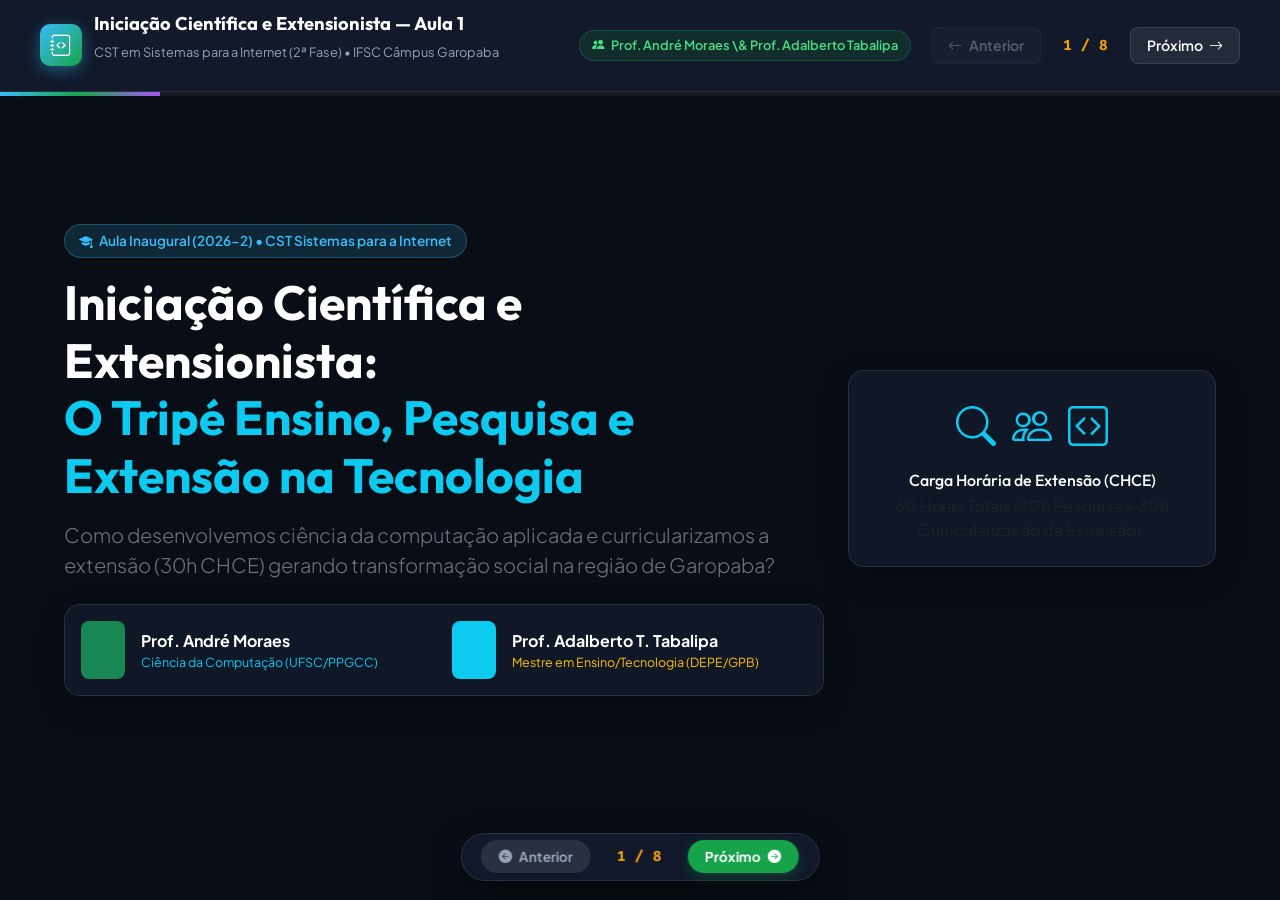
==== 2026-2/aula-1-introducao/index.html @ 4432fe53 "Estrutura inicial da UC Iniciação Científica e Extensionista (Plano de Ensino em TeX/PDF e Slides HT" ====
<!DOCTYPE html>
<html lang="pt-BR">

<head>
  <meta charset="UTF-8">
  <meta name="viewport" content="width=device-width, initial-scale=1.0">
  <title>Aula 1: Iniciação Científica e Extensionista — CST Sistemas para a Internet (IFSC Garopaba)</title>

  <!-- Google Fonts -->
  <link rel="preconnect" href="https://fonts.googleapis.com">
  <link rel="preconnect" href="https://fonts.gstatic.com" crossorigin>
  <link href="https://fonts.googleapis.com/css2?family=Outfit:wght@400;500;600;700;800&family=Plus+Jakarta+Sans:wght@400;500;600;700&family=Fira+Code:wght@400;500;600&display=swap" rel="stylesheet">

  <!-- Bootstrap 5 CSS & Bootstrap Icons CDN -->
  <link href="https://cdn.jsdelivr.net/npm/bootstrap@5.3.3/dist/css/bootstrap.min.css" rel="stylesheet">
  <link rel="stylesheet" href="https://cdn.jsdelivr.net/npm/bootstrap-icons@1.11.3/font/bootstrap-icons.min.css">

  <style>
    :root {
      --ifsc-green: #16a34a;
      --ifsc-green-dark: #15803d;
      --bg-dark: #090d16;
      --bg-card: #131b2e;
      --bg-card-hover: #1c2742;
      --text-main: #f8fafc;
      --text-muted: #94a3b8;
      --border-color: rgba(255, 255, 255, 0.1);
      --accent-blue: #38bdf8;
      --accent-purple: #a855f7;
      --accent-amber: #f59e0b;
      --accent-emerald: #10b981;
      --accent-rose: #f43f5e;
      --accent-cyan: #06b6d4;
      --radius-lg: 16px;
      --radius-md: 10px;
    }

    * {
      box-sizing: border-box;
      margin: 0;
      padding: 0;
    }

    body {
      font-family: 'Plus Jakarta Sans', sans-serif;
      background-color: var(--bg-dark);
      color: var(--text-main);
      overflow: hidden;
      height: 100vh;
      width: 100vw;
    }

    .font-outfit {
      font-family: 'Outfit', sans-serif;
    }

    .font-code {
      font-family: 'Fira Code', monospace;
    }

    .deck-container {
      position: relative;
      width: 100%;
      height: 100vh;
      display: flex;
      flex-direction: column;
    }

    /* HEADER FIXO */
    .app-header {
      display: flex;
      justify-content: space-between;
      align-items: center;
      padding: 0.8rem 2.5rem;
      background: rgba(19, 27, 46, 0.9);
      backdrop-filter: blur(12px);
      border-bottom: 1px solid var(--border-color);
      z-index: 100;
    }

    .brand-logo {
      display: flex;
      align-items: center;
      gap: 0.75rem;
    }

    .brand-logo .logo-icon {
      width: 42px;
      height: 42px;
      background: linear-gradient(135deg, var(--accent-blue), var(--ifsc-green));
      color: white;
      border-radius: 10px;
      display: flex;
      align-items: center;
      justify-content: center;
      font-size: 1.35rem;
      box-shadow: 0 4px 15px rgba(56, 189, 248, 0.4);
    }

    .brand-title {
      font-size: 1.15rem;
      font-weight: 700;
      color: white;
    }

    .brand-subtitle {
      font-size: 0.8rem;
      color: var(--text-muted);
    }

    .deck-controls {
      display: flex;
      align-items: center;
      gap: 0.75rem;
    }

    .btn-nav {
      background: rgba(255, 255, 255, 0.08);
      border: 1px solid var(--border-color);
      color: white;
      padding: 0.45rem 1rem;
      border-radius: 8px;
      cursor: pointer;
      transition: all 0.2s ease;
      display: flex;
      align-items: center;
      gap: 0.4rem;
      font-size: 0.88rem;
      font-weight: 600;
    }

    .btn-nav:hover:not(:disabled) {
      background: var(--ifsc-green);
      border-color: var(--ifsc-green);
      box-shadow: 0 4px 12px rgba(22, 163, 74, 0.3);
    }

    .btn-nav:disabled {
      opacity: 0.3;
      cursor: not-allowed;
    }

    .slide-counter {
      font-size: 0.9rem;
      color: var(--accent-amber);
      min-width: 65px;
      text-align: center;
      font-weight: 700;
    }

    /* BARRA DE PROGRESSO */
    .progress-bar-container {
      width: 100%;
      height: 4px;
      background: rgba(255, 255, 255, 0.05);
    }

    .progress-bar-fill {
      height: 100%;
      background: linear-gradient(90deg, var(--accent-blue), var(--ifsc-green), var(--accent-purple));
      width: 0%;
      transition: width 0.3s ease;
    }

    /* ÁREA DE SLIDES */
    .slides-wrapper {
      flex: 1;
      position: relative;
      overflow: hidden;
    }

    .slide {
      position: absolute;
      top: 0;
      left: 0;
      width: 100%;
      height: 100%;
      opacity: 0;
      visibility: hidden;
      transition: all 0.4s ease;
      transform: translateX(30px);
      padding: 1.8rem 4rem 5.5rem 4rem;
      display: flex;
      flex-direction: column;
      justify-content: center;
      overflow-y: auto;
    }

    .slide.active {
      opacity: 1;
      visibility: visible;
      transform: translateX(0);
    }

    /* CARDS & GLASSMORPHISM */
    .glass-card {
      background: rgba(19, 27, 46, 0.75);
      border: 1px solid var(--border-color);
      border-radius: var(--radius-lg);
      padding: 1.4rem;
      backdrop-filter: blur(10px);
      box-shadow: 0 10px 30px rgba(0, 0, 0, 0.3);
      transition: all 0.3s ease;
    }

    .glass-card:hover {
      border-color: rgba(255, 255, 255, 0.25);
      transform: translateY(-2px);
    }

    .badge-custom {
      background: rgba(56, 189, 248, 0.15);
      border: 1px solid rgba(56, 189, 248, 0.3);
      color: var(--accent-blue);
      padding: 0.35rem 0.85rem;
      border-radius: 50px;
      font-size: 0.85rem;
      font-weight: 600;
      display: inline-flex;
      align-items: center;
      gap: 0.4rem;
    }

    .badge-docente {
      background: rgba(22, 163, 74, 0.15);
      border: 1px solid rgba(22, 163, 74, 0.3);
      color: #4ade80;
      padding: 0.3rem 0.75rem;
      border-radius: 50px;
      font-size: 0.8rem;
      font-weight: 600;
    }

    .badge-extensao {
      background: rgba(245, 158, 11, 0.15);
      border: 1px solid rgba(245, 158, 11, 0.3);
      color: var(--accent-amber);
      padding: 0.2rem 0.5rem;
      border-radius: 4px;
      font-size: 0.7rem;
      font-weight: 700;
      text-transform: uppercase;
    }

    /* BARRA FLUTUANTE INFERIOR COM BOTÕES VISUAIS */
    .floating-bottom-bar {
      position: absolute;
      bottom: 1.2rem;
      left: 50%;
      transform: translateX(-50%);
      background: rgba(19, 27, 46, 0.92);
      border: 1px solid var(--border-color);
      backdrop-filter: blur(16px);
      border-radius: 50px;
      padding: 0.4rem 1.2rem;
      display: flex;
      align-items: center;
      gap: 1rem;
      box-shadow: 0 10px 30px rgba(0,0,0,0.5);
      z-index: 100;
    }

    .btn-slide-nav {
      background: var(--ifsc-green);
      color: white;
      border: none;
      padding: 0.4rem 1.1rem;
      border-radius: 50px;
      font-size: 0.85rem;
      font-weight: 700;
      cursor: pointer;
      display: flex;
      align-items: center;
      gap: 0.4rem;
      transition: all 0.2s ease;
      box-shadow: 0 4px 12px rgba(22, 163, 74, 0.3);
    }

    .btn-slide-nav:hover:not(:disabled) {
      background: #15803d;
      transform: scale(1.04);
    }

    .btn-slide-nav:disabled {
      background: rgba(255, 255, 255, 0.1);
      color: var(--text-muted);
      cursor: not-allowed;
      box-shadow: none;
    }

    /* TIMELINE DE PIPELINE */
    .pipeline-step {
      background: var(--bg-card);
      border: 1px solid var(--border-color);
      border-radius: var(--radius-md);
      padding: 1.25rem;
      position: relative;
      height: 100%;
    }

    .pipeline-number {
      width: 32px;
      height: 32px;
      border-radius: 50%;
      background: var(--accent-blue);
      color: #090d16;
      font-weight: 700;
      display: flex;
      align-items: center;
      justify-content: center;
      margin-bottom: 0.75rem;
    }
  </style>
</head>

<body>

  <div class="deck-container">

    <!-- CABEÇALHO FIXO -->
    <header class="app-header">
      <div class="brand-logo">
        <div class="logo-icon">
          <i class="bi bi-journal-code"></i>
        </div>
        <div>
          <h1 class="brand-title font-outfit">Iniciação Científica e Extensionista — Aula 1</h1>
          <p class="brand-subtitle">CST em Sistemas para a Internet (2ª Fase) • IFSC Câmpus Garopaba</p>
        </div>
      </div>

      <div class="deck-controls">
        <span class="badge-docente me-2 d-none d-md-inline-block">
          <i class="bi bi-people-fill me-1"></i> Prof. André Moraes \& Prof. Adalberto Tabalipa
        </span>
        <button class="btn-nav" id="btn-prev" onclick="prevSlide()" disabled>
          <i class="bi bi-arrow-left"></i> Anterior
        </button>
        <span class="slide-counter font-code" id="slide-counter">1 / 8</span>
        <button class="btn-nav" id="btn-next" onclick="nextSlide()">
          Próximo <i class="bi bi-arrow-right"></i>
        </button>
      </div>
    </header>

    <!-- BARRA DE PROGRESSO DA APRESENTAÇÃO -->
    <div class="progress-bar-container">
      <div class="progress-bar-fill" id="progress-bar"></div>
    </div>

    <!-- ÁREA DE CONTEÚDO DOS SLIDES -->
    <main class="slides-wrapper">

      <!-- SLIDE 1: CAPA IMPACTANTE & CORPO DOCENTE -->
      <section class="slide active" id="slide-1">
        <div class="row align-items-center">
          <div class="col-lg-8">
            <span class="badge-custom mb-3">
              <i class="bi bi-mortarboard-fill"></i> Aula Inaugural (2026-2) • CST Sistemas para a Internet
            </span>
            <h2 class="display-5 fw-bold font-outfit text-white mb-3">
              Iniciação Científica e Extensionista: <br>
              <span class="text-info">O Tripé Ensino, Pesquisa e Extensão na Tecnologia</span>
            </h2>
            <p class="lead text-secondary mb-4">
              Como desenvolvemos ciência da computação aplicada e curricularizamos a extensão (30h CHCE) gerando transformação social na região de Garopaba?
            </p>

            <!-- CARD CORPO DOCENTE -->
            <div class="glass-card p-3 mb-3">
              <div class="row g-3">
                <div class="col-md-6">
                  <div class="d-flex align-items-center gap-3">
                    <div class="p-2 bg-success bg-opacity-20 rounded-3 text-success fs-3">
                      <i class="bi bi-code-slash"></i>
                    </div>
                    <div>
                      <div class="fw-bold text-white">Prof. André Moraes</div>
                      <div class="text-info extra-small" style="font-size: 0.78rem;">Ciência da Computação (UFSC/PPGCC)</div>
                    </div>
                  </div>
                </div>

                <div class="col-md-6">
                  <div class="d-flex align-items-center gap-3">
                    <div class="p-2 bg-info bg-opacity-20 rounded-3 text-info fs-3">
                      <i class="bi bi-journal-bookmark-fill"></i>
                    </div>
                    <div>
                      <div class="fw-bold text-white">Prof. Adalberto T. Tabalipa</div>
                      <div class="text-warning extra-small" style="font-size: 0.78rem;">Mestre em Ensino/Tecnologia (DEPE/GPB)</div>
                    </div>
                  </div>
                </div>
              </div>
            </div>
          </div>

          <div class="col-lg-4 text-center d-none d-lg-block">
            <div class="glass-card p-4 text-center">
              <div class="d-flex justify-content-center gap-3 mb-3 text-info fs-1">
                <i class="bi bi-search"></i>
                <i class="bi bi-people"></i>
                <i class="bi bi-code-square"></i>
              </div>
              <h3 class="h6 font-outfit text-white mb-1">Carga Horária de Extensão (CHCE)</h3>
              <p class="text-muted extra-small mb-0">60 Horas Totais (30h Pesquisa + 30h Curricularização da Extensão).</p>
            </div>
          </div>
        </div>
      </section>

      <!-- SLIDE 2: O TRIPÉ DO IFSC E A CURRICULARIZAÇÃO DA EXTENSÃO -->
      <section class="slide" id="slide-2">
        <div class="mb-3">
          <span class="badge-custom mb-2">
            <i class="bi bi-building"></i> Fundamentos Institucionais
          </span>
          <h2 class="h3 fw-bold font-outfit text-white">O Tripé do IFSC: Ensino, Pesquisa \& Extensão</h2>
          <p class="text-secondary small">A indissociabilidade acadêmica e a Resolução CONSUP 40/2016:</p>
        </div>

        <div class="row g-3">
          <div class="col-md-4">
            <div class="glass-card h-100 border-info">
              <div class="d-flex align-items-center gap-2 mb-2 text-info">
                <i class="bi bi-book-fill fs-3"></i>
                <h3 class="h6 font-outfit fw-bold mb-0">1. Ensino</h3>
              </div>
              <p class="text-secondary extra-small mb-0" style="font-size: 0.8rem;">
                Construção dos conhecimentos fundamentais de engenharia de software, programação e sistemas para a web na graduação.
              </p>
            </div>
          </div>

          <div class="col-md-4">
            <div class="glass-card h-100 border-success">
              <div class="d-flex align-items-center gap-2 mb-2 text-success">
                <i class="bi bi-lightbulb-fill fs-3"></i>
                <h3 class="h6 font-outfit fw-bold mb-0">2. Pesquisa Científica</h3>
              </div>
              <p class="text-secondary extra-small mb-0" style="font-size: 0.8rem;">
                Investigação rigorosa (Wazlawick, Gil), formulação de hipóteses, experimentos empíricos e produção de artigos científicos no padrão SBC.
              </p>
            </div>
          </div>

          <div class="col-md-4">
            <div class="glass-card h-100 border-warning">
              <div class="d-flex align-items-center gap-2 mb-2 text-warning">
                <i class="bi bi-people-fill fs-3"></i>
                <h3 class="h6 font-outfit fw-bold mb-0">3. Extensão (CHCE)</h3>
              </div>
              <p class="text-secondary extra-small mb-0" style="font-size: 0.8rem;">
                Interação dialógica e transformadora entre o IFSC e a comunidade regional de Garopaba (30h de carga horária curricularizada de extensão).
              </p>
            </div>
          </div>
        </div>
      </section>

      <!-- SLIDE 3: AS 4 ETAPAS DA UC (PIPELINE DA PESQUISA EXTENSIONISTA) -->
      <section class="slide" id="slide-3">
        <div class="mb-3">
          <span class="badge-custom mb-2">
            <i class="bi bi-map-fill"></i> Fluxo do Semestre
          </span>
          <h2 class="h3 fw-bold font-outfit text-white">Pipeline Científico e Extensionista (4 Pilares)</h2>
          <p class="text-secondary small">Como conduziremos o seu projeto desde a dor social até a publicação científica:</p>
        </div>

        <div class="row g-3">
          <div class="col-md-3">
            <div class="pipeline-step">
              <div class="pipeline-number">1</div>
              <h3 class="h6 font-outfit text-info fw-bold">Problematização Social</h3>
              <p class="text-secondary extra-small mb-0" style="font-size: 0.8rem;">
                Mapeamento de demandas da comunidade de Garopaba, formulação da pergunta de pesquisa e Diário de Bordo.
              </p>
            </div>
          </div>
          <div class="col-md-3">
            <div class="pipeline-step">
              <div class="pipeline-number" style="background: var(--ifsc-green); color: white;">2</div>
              <h3 class="h6 font-outfit text-success fw-bold">Planejamento \& Prototipação</h3>
              <p class="text-secondary extra-small mb-0" style="font-size: 0.8rem;">
                WBS/EAP, cronograma no Gantt, quadro Kanban no GitHub Projects e prototipação de wireframes no Figma.
              </p>
            </div>
          </div>
          <div class="col-md-3">
            <div class="pipeline-step">
              <div class="pipeline-number" style="background: var(--accent-purple); color: white;">3</div>
              <h3 class="h6 font-outfit text-purple fw-bold" style="color: var(--accent-purple);">Código, Git \& Pages</h3>
              <p class="text-secondary extra-small mb-0" style="font-size: 0.8rem;">
                Desenvolvimento do MVP web com versionamento no Git/GitHub em equipe e site vivo no GitHub Pages.
              </p>
            </div>
          </div>
          <div class="col-md-3">
            <div class="pipeline-step">
              <div class="pipeline-number" style="background: var(--accent-amber); color: white;">4</div>
              <h3 class="h6 font-outfit text-warning fw-bold">Artigo SBC \& SEPE</h3>
              <p class="text-secondary extra-small mb-0" style="font-size: 0.8rem;">
                Coleta de dados empíricos, escrita em LaTeX/Overleaf (modelo SBC) e submissão ao SEPE/SNCT.
              </p>
            </div>
          </div>
        </div>
      </section>

      <!-- SLIDE 4: IDEIAS DE PROJETOS CIENTÍFICOS E EXTENSIONISTAS -->
      <section class="slide" id="slide-4">
        <div class="mb-3">
          <span class="badge-custom mb-2">
            <i class="bi bi-stars"></i> Inspiração Superior
          </span>
          <h2 class="h3 fw-bold font-outfit text-white">Ideias de Projetos Científicos \& Extensionistas em Sistemas Web</h2>
          <p class="text-secondary small">Projetos alinhados às necessidades da região de Garopaba e áreas estratégicas de TI:</p>
        </div>

        <div class="row g-3">
          <div class="col-md-4">
            <div class="glass-card h-100 p-3 border-info">
              <div class="d-flex align-items-center justify-content-between mb-2">
                <i class="bi bi-sign-language-fill text-info fs-2"></i>
                <span class="badge-extensao">Extensão Acessível</span>
              </div>
              <h3 class="h6 font-outfit text-white fw-bold mb-1">Acessibilidade Digital em Libras</h3>
              <p class="text-secondary extra-small mb-0" style="font-size: 0.78rem;">
                Plataforma web de tradução/glossário técnico em Libras voltada ao atendimento público do comércio e órgãos de Garopaba.
              </p>
            </div>
          </div>

          <div class="col-md-4">
            <div class="glass-card h-100 p-3 border-emerald">
              <div class="d-flex align-items-center justify-content-between mb-2">
                <i class="bi bi-activity text-emerald fs-2" style="color: var(--accent-emerald);"></i>
                <span class="badge-extensao">Meio Ambiente Local</span>
              </div>
              <h3 class="h6 font-outfit text-white fw-bold mb-1">Painel da Qualidade da Água</h3>
              <p class="text-secondary extra-small mb-0" style="font-size: 0.78rem;">
                Dashboard IoT conectado a sensores comunitários para monitoramento da água das lagoas de Ibiraquera e praias de Garopaba.
              </p>
            </div>
          </div>

          <div class="col-md-4">
            <div class="glass-card h-100 p-3 border-amber">
              <div class="d-flex align-items-center justify-content-between mb-2">
                <i class="bi bi-shop text-warning fs-2"></i>
                <span class="badge-extensao">Economia Solidária</span>
              </div>
              <h3 class="h6 font-outfit text-white fw-bold mb-1">Plataforma do Comércio Local</h3>
              <p class="text-secondary extra-small mb-0" style="font-size: 0.78rem;">
                Sistema web de catálogo vivo para divulgação de pescadores artesanais, artesãos e pequenos empreendedores locais.
              </p>
            </div>
          </div>
        </div>
      </section>

      <!-- SLIDE 5: ÉTICA, CEP E REGULAMENTAÇÃO EXTENSIONISTA -->
      <section class="slide" id="slide-5">
        <div class="mb-4">
          <span class="badge-custom mb-2">
            <i class="bi bi-shield-check"></i> Ética e Regulamentação
          </span>
          <h2 class="h3 fw-bold font-outfit text-white">Ética na Pesquisa e Extensão Universitária</h2>
          <p class="text-secondary small">Requisitos para conduzir pesquisas científicas com interação humana consciente:</p>
        </div>

        <div class="row g-4">
          <div class="col-md-6">
            <div class="glass-card border-info h-100">
              <h3 class="h6 font-outfit text-info fw-bold mb-2">Comitê de Ética em Pesquisa (CEP/CONEP)</h3>
              <ul class="text-secondary extra-small ps-3 mb-0" style="font-size: 0.82rem;">
                <li class="mb-2">Respeito aos participantes e consentimento livre e esclarecido (TCLE).</li>
                <li class="mb-2">Proteção de dados pessoais e conformidade com a LGPD.</li>
                <li class="mb-0">Avaliação de riscos e benefícios em testes de usabilidade social.</li>
              </ul>
            </div>
          </div>

          <div class="col-md-6">
            <div class="glass-card border-warning h-100">
              <h3 class="h6 font-outfit text-warning fw-bold mb-2">Curricularização da Extensão no IFSC</h3>
              <ul class="text-secondary extra-small ps-3 mb-0" style="font-size: 0.82rem;">
                <li class="mb-2">Validação formal de 30h de Atividade Curricular de Extensão (CHCE).</li>
                <li class="mb-2">Registro de diário de bordo e fotos de atendimento à comunidade.</li>
                <li class="mb-0">Emissão de relatórios técnicos e certificados extensionistas.</li>
              </ul>
            </div>
          </div>
        </div>
      </section>

      <!-- SLIDE 6: NOSSO KIT DE FERRAMENTAS PROFISSIONAIS -->
      <section class="slide" id="slide-6">
        <div class="mb-4">
          <span class="badge-custom mb-2">
            <i class="bi bi-tools"></i> Ferramentas
          </span>
          <h2 class="h3 fw-bold font-outfit text-white">Nosso "Kit de Sobrevivência" Tecnológico</h2>
          <p class="text-secondary small">As ferramentas oficiais para desenvolvimento, versionamento e escrita científica:</p>
        </div>

        <div class="row g-3">
          <div class="col-md-3">
            <div class="glass-card text-center p-3">
              <i class="bi bi-github text-white display-5 mb-2"></i>
              <h3 class="h6 font-outfit text-white fw-bold">GitHub \& Projects</h3>
              <p class="text-secondary extra-small mb-0" style="font-size: 0.78rem;">
                Repositório oficial da equipe, histórico de código e quadro Kanban de tarefas.
              </p>
            </div>
          </div>

          <div class="col-md-3">
            <div class="glass-card text-center p-3">
              <i class="bi bi-file-earmark-tex-fill text-info display-5 mb-2"></i>
              <h3 class="h6 font-outfit text-white fw-bold">Overleaf (LaTeX)</h3>
              <p class="text-secondary extra-small mb-0" style="font-size: 0.78rem;">
                Editor online em nuvem para escrita do Artigo Científico no padrão oficial da SBC.
              </p>
            </div>
          </div>

          <div class="col-md-3">
            <div class="glass-card text-center p-3">
              <i class="bi bi-kanban-fill text-warning display-5 mb-2"></i>
              <h3 class="h6 font-outfit text-white fw-bold">Figma / Wireframes</h3>
              <p class="text-secondary extra-small mb-0" style="font-size: 0.78rem;">
                Ferramenta para prototipação visual de telas e experiência do usuário (UI/UX).
              </p>
            </div>
          </div>

          <div class="col-md-3">
            <div class="glass-card text-center p-3">
              <i class="bi bi-journal-text text-success display-5 mb-2"></i>
              <h3 class="h6 font-outfit text-white fw-bold">Diário de Bordo</h3>
              <p class="text-secondary extra-small mb-0" style="font-size: 0.78rem;">
                Registro semanal das reuniões, decisões da equipe e avanços no projeto.
              </p>
            </div>
          </div>
        </div>
      </section>

      <!-- SLIDE 7: AVALIAÇÃO DA UC -->
      <section class="slide" id="slide-7">
        <div class="mb-4">
          <span class="badge-custom mb-2">
            <i class="bi bi-award-fill"></i> Sistema de Notas
          </span>
          <h2 class="h3 fw-bold font-outfit text-white">Como Será a Sua Avaliação na UC?</h2>
          <p class="text-secondary small">Sistema contínuo e formativo em 3 instrumentos:</p>
        </div>

        <div class="row g-3">
          <div class="col-md-4">
            <div class="glass-card h-100 text-center p-3">
              <div class="fs-1 text-info mb-2"><i class="bi bi-pencil-square"></i></div>
              <h3 class="h6 font-outfit text-white fw-bold">A1: Avaliação Conceitual (20%)</h3>
              <p class="text-secondary extra-small mb-0" style="font-size: 0.8rem;">
                Avaliação individual escrita sobre método científico, ética, NBR/SBC e diretrizes de extensão.
              </p>
            </div>
          </div>

          <div class="col-md-4">
            <div class="glass-card h-100 text-center p-3">
              <div class="fs-1 text-success mb-2"><i class="bi bi-calendar-check-fill"></i></div>
              <h3 class="h6 font-outfit text-white fw-bold">A2: Participação \& Checkpoints (35%)</h3>
              <p class="text-secondary extra-small mb-0" style="font-size: 0.8rem;">
                Atualizações semanais do Kanban, diário de bordo, mentorias e entregas dos Checkpoints 1, 2 e 3.
              </p>
            </div>
          </div>

          <div class="col-md-4">
            <div class="glass-card h-100 text-center p-3">
              <div class="fs-1 text-warning mb-2"><i class="bi bi-file-earmark-pdf-fill"></i></div>
              <h3 class="h6 font-outfit text-white fw-bold">A3: Artigo SBC \& Ação (45%)</h3>
              <p class="text-secondary extra-small mb-0" style="font-size: 0.8rem;">
                Artigo científico completo no Overleaf, repositório GitHub, site no Pages e defesa na Mostra do IFSC.
              </p>
            </div>
          </div>
        </div>
      </section>

      <!-- SLIDE 8: DESAFIO PRÁTICO DA AULA 1 -->
      <section class="slide" id="slide-8">
        <div class="mb-4 text-center">
          <span class="badge-custom mb-2">
            <i class="bi bi-flag-fill"></i> Atividade Prática da Aula 1
          </span>
          <h2 class="h3 fw-bold font-outfit text-white">Desafio Inicial: Equipes \& Proposta de Extensão</h2>
          <p class="text-secondary small">Mão na massa no laboratório de informática!</p>
        </div>

        <div class="row justify-content-center">
          <div class="col-lg-10">
            <div class="glass-card border-success p-4">
              <div class="row g-4">
                <div class="col-md-4">
                  <div class="d-flex align-items-center gap-2 mb-2 text-info">
                    <i class="bi bi-1-circle-fill fs-4"></i>
                    <h3 class="h6 font-outfit fw-bold mb-0">Passo 1: Grupos</h3>
                  </div>
                  <p class="text-secondary extra-small mb-0" style="font-size: 0.82rem;">
                    Forme sua equipe de 3 a 4 estudantes da 2ª Fase do CST Sistemas para a Internet.
                  </p>
                </div>

                <div class="col-md-4">
                  <div class="d-flex align-items-center gap-2 mb-2 text-success">
                    <i class="bi bi-2-circle-fill fs-4"></i>
                    <h3 class="h6 font-outfit fw-bold mb-0">Passo 2: Pergunta-Problema</h3>
                  </div>
                  <p class="text-secondary extra-small mb-0" style="font-size: 0.82rem;">
                    Formule <strong>2 ideias de projetos científico-extensionistas</strong> conectando sistemas web à sociedade.
                  </p>
                </div>

                <div class="col-md-4">
                  <div class="d-flex align-items-center gap-2 mb-2 text-warning">
                    <i class="bi bi-3-circle-fill fs-4"></i>
                    <h3 class="h6 font-outfit fw-bold mb-0">Passo 3: Repositório Git</h3>
                  </div>
                  <p class="text-secondary extra-small mb-0" style="font-size: 0.82rem;">
                    Crie o repositório da equipe no GitHub e registre o primeiro arquivo do Diário de Bordo!
                  </p>
                </div>
              </div>
            </div>
          </div>
        </div>
      </section>

    </main>

    <!-- BARRA FLUTUANTE INFERIOR COM BOTÕES VISUAIS DE NAVEGAÇÃO DOS SLIDES -->
    <div class="floating-bottom-bar">
      <button class="btn-slide-nav" id="btn-bottom-prev" onclick="prevSlide()" disabled>
        <i class="bi bi-arrow-left-circle-fill"></i> Anterior
      </button>

      <span class="slide-counter font-code" id="bottom-slide-counter">1 / 8</span>

      <button class="btn-slide-nav" id="btn-bottom-next" onclick="nextSlide()">
        Próximo <i class="bi bi-arrow-right-circle-fill"></i>
      </button>
    </div>

  </div>

  <script>
    let currentSlide = 0;
    const slides = document.querySelectorAll('.slide');
    const totalSlides = slides.length;
    const slideCounter = document.getElementById('slide-counter');
    const bottomSlideCounter = document.getElementById('bottom-slide-counter');
    const progressBar = document.getElementById('progress-bar');
    const btnPrev = document.getElementById('btn-prev');
    const btnNext = document.getElementById('btn-next');
    const btnBottomPrev = document.getElementById('btn-bottom-prev');
    const btnBottomNext = document.getElementById('btn-bottom-next');

    function updateSlide() {
      slides.forEach((slide, index) => {
        if (index === currentSlide) {
          slide.classList.add('active');
        } else {
          slide.classList.remove('active');
        }
      });

      const textCounter = `${currentSlide + 1} / ${totalSlides}`;
      slideCounter.textContent = textCounter;
      bottomSlideCounter.textContent = textCounter;

      const progressPercent = ((currentSlide + 1) / totalSlides) * 100;
      progressBar.style.width = `${progressPercent}%`;

      const isFirst = (currentSlide === 0);
      const isLast = (currentSlide === totalSlides - 1);

      btnPrev.disabled = isFirst;
      btnBottomPrev.disabled = isFirst;

      btnNext.disabled = isLast;
      btnBottomNext.disabled = isLast;
    }

    function nextSlide() {
      if (currentSlide < totalSlides - 1) {
        currentSlide++;
        updateSlide();
      }
    }

    function prevSlide() {
      if (currentSlide > 0) {
        currentSlide--;
        updateSlide();
      }
    }

    // NAVEGAÇÃO POR TECLADO
    document.addEventListener('keydown', (e) => {
      if (e.key === 'ArrowRight' || e.key === ' ') {
        e.preventDefault();
        nextSlide();
      } else if (e.key === 'ArrowLeft') {
        e.preventDefault();
        prevSlide();
      }
    });

    // INICIALIZAÇÃO
    updateSlide();
  </script>

</body>

</html>
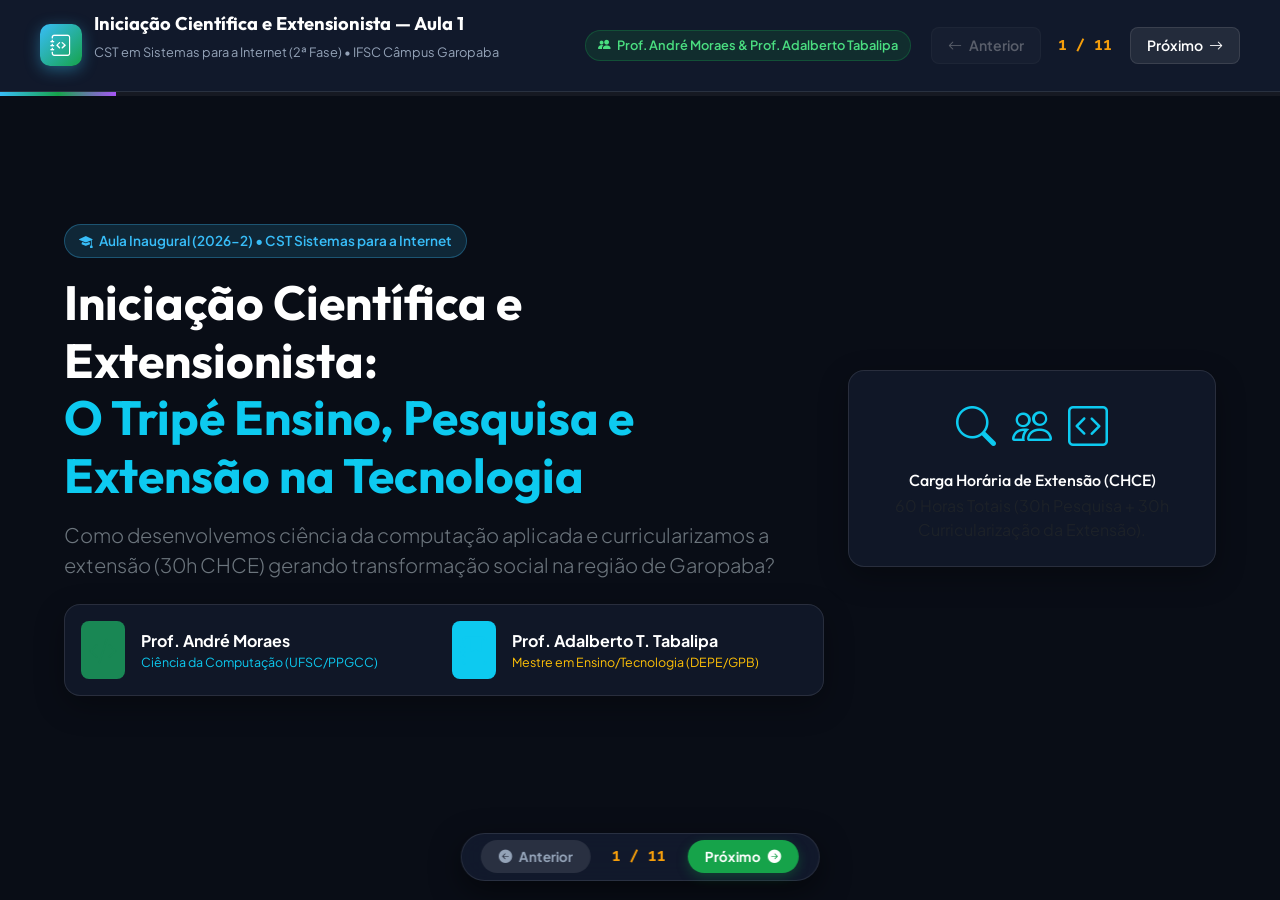
==== commit b4bbc7c5: "Refina formatação visual dos slides da Aula 1: ajusta numeração de slides (11 slides), corrige escap" ====
--- a/2026-2/aula-1-introducao/index.html
+++ b/2026-2/aula-1-introducao/index.html
@@ -331,12 +331,12 @@
 
       <div class="deck-controls">
         <span class="badge-docente me-2 d-none d-md-inline-block">
-          <i class="bi bi-people-fill me-1"></i> Prof. André Moraes \& Prof. Adalberto Tabalipa
+          <i class="bi bi-people-fill me-1"></i> Prof. André Moraes & Prof. Adalberto Tabalipa
         </span>
         <button class="btn-nav" id="btn-prev" onclick="prevSlide()" disabled>
           <i class="bi bi-arrow-left"></i> Anterior
         </button>
-        <span class="slide-counter font-code" id="slide-counter">1 / 8</span>
+        <span class="slide-counter font-code" id="slide-counter">1 / 11</span>
         <button class="btn-nav" id="btn-next" onclick="nextSlide()">
           Próximo <i class="bi bi-arrow-right"></i>
         </button>
@@ -416,7 +416,7 @@
           <span class="badge-custom mb-2">
             <i class="bi bi-building"></i> Fundamentos Institucionais
           </span>
-          <h2 class="h3 fw-bold font-outfit text-white">O Tripé do IFSC: Ensino, Pesquisa \& Extensão</h2>
+          <h2 class="h3 fw-bold font-outfit text-white">O Tripé do IFSC: Ensino, Pesquisa & Extensão</h2>
           <p class="text-secondary small">A indissociabilidade acadêmica e a Resolução CONSUP 40/2016:</p>
         </div>
 
@@ -459,8 +459,141 @@
         </div>
       </section>
 
-      <!-- SLIDE 3: AS 4 ETAPAS DA UC (PIPELINE DA PESQUISA EXTENSIONISTA) -->
+      <!-- SLIDE 3: O MÉTODO CIENTÍFICO TRADUZIDO PARA COMPUTAÇÃO -->
       <section class="slide" id="slide-3">
+        <div class="mb-3">
+          <span class="badge-custom mb-2">
+            <i class="bi bi-diagram-3-fill"></i> Fundamentos de Metodologia Científica (Encontro 02)
+          </span>
+          <h2 class="h3 fw-bold font-outfit text-white">O Método Científico, Traduzido para Sistemas para a Internet</h2>
+          <p class="text-secondary small">As mesmas etapas usadas em qualquer laboratório guiam também o desenvolvimento de software com rigor científico:</p>
+        </div>
+
+        <div class="row g-3">
+          <div class="col-md-4">
+            <div class="pipeline-step">
+              <div class="pipeline-number"><i class="bi bi-eye-fill"></i></div>
+              <h3 class="h6 font-outfit text-info fw-bold">1. Observação</h3>
+              <p class="text-secondary extra-small mb-0" style="font-size: 0.8rem;">
+                Percebemos uma dor real na comunidade — ex: pescadores artesanais sem canal digital de vendas em Garopaba.
+              </p>
+            </div>
+          </div>
+          <div class="col-md-4">
+            <div class="pipeline-step">
+              <div class="pipeline-number" style="background: var(--ifsc-green); color: white;"><i class="bi bi-question-circle-fill"></i></div>
+              <h3 class="h6 font-outfit text-success fw-bold">2. Pergunta & Hipótese</h3>
+              <p class="text-secondary extra-small mb-0" style="font-size: 0.8rem;">
+                Perguntamos: uma plataforma web amplia o alcance de vendas? Hipótese: sim, se for simples e acessível.
+              </p>
+            </div>
+          </div>
+          <div class="col-md-4">
+            <div class="pipeline-step">
+              <div class="pipeline-number" style="background: var(--accent-purple); color: white;"><i class="bi bi-flask-fill"></i></div>
+              <h3 class="h6 font-outfit fw-bold" style="color: var(--accent-purple);">3. Experimento = Protótipo</h3>
+              <p class="text-secondary extra-small mb-0" style="font-size: 0.8rem;">
+                Construímos um MVP funcional como instrumento de teste da hipótese — o código é o nosso experimento.
+              </p>
+            </div>
+          </div>
+          <div class="col-md-4">
+            <div class="pipeline-step">
+              <div class="pipeline-number" style="background: var(--accent-amber); color: white;"><i class="bi bi-bar-chart-fill"></i></div>
+              <h3 class="h6 font-outfit text-warning fw-bold">4. Coleta de Dados</h3>
+              <p class="text-secondary extra-small mb-0" style="font-size: 0.8rem;">
+                Medimos o uso real: acessos, formulários preenchidos, entrevistas e observação com os usuários.
+              </p>
+            </div>
+          </div>
+          <div class="col-md-4">
+            <div class="pipeline-step">
+              <div class="pipeline-number" style="background: var(--accent-cyan); color: #090d16;"><i class="bi bi-search"></i></div>
+              <h3 class="h6 font-outfit fw-bold" style="color: var(--accent-cyan);">5. Análise</h3>
+              <p class="text-secondary extra-small mb-0" style="font-size: 0.8rem;">
+                Analisamos se os dados confirmam, refutam ou refinam a hipótese inicial — sem viés de confirmação.
+              </p>
+            </div>
+          </div>
+          <div class="col-md-4">
+            <div class="pipeline-step">
+              <div class="pipeline-number" style="background: var(--accent-rose); color: white;"><i class="bi bi-journal-arrow-up"></i></div>
+              <h3 class="h6 font-outfit fw-bold" style="color: var(--accent-rose);">6. Comunicação</h3>
+              <p class="text-secondary extra-small mb-0" style="font-size: 0.8rem;">
+                Publicamos os resultados em artigo científico (padrão SBC) e submetemos a um evento real.
+              </p>
+            </div>
+          </div>
+        </div>
+      </section>
+
+      <!-- SLIDE 4: TIPOS DE PESQUISA EM COMPUTAÇÃO -->
+      <section class="slide" id="slide-4">
+        <div class="mb-3">
+          <span class="badge-custom mb-2">
+            <i class="bi bi-diagram-2-fill"></i> Métodos de Pesquisa (Wazlawick & Gil)
+          </span>
+          <h2 class="h3 fw-bold font-outfit text-white">Qual "Tipo" de Pesquisa Vocês Vão Fazer?</h2>
+          <p class="text-secondary small">Cada equipe normalmente combina mais de uma abordagem — comum na pesquisa aplicada em Sistemas para a Internet:</p>
+        </div>
+
+        <div class="row g-3">
+          <div class="col-md-3">
+            <div class="glass-card h-100 p-3 border-info">
+              <div class="d-flex align-items-center justify-content-between mb-2">
+                <i class="bi bi-cpu-fill text-info fs-2"></i>
+                <span class="badge-extensao">Constrói & Avalia</span>
+              </div>
+              <h3 class="h6 font-outfit text-white fw-bold mb-1">Design Science Research</h3>
+              <p class="text-secondary extra-small mb-0" style="font-size: 0.78rem;">
+                O sistema que vocês constroem É o artefato de pesquisa: problema → solução → demonstração → avaliação.
+              </p>
+            </div>
+          </div>
+
+          <div class="col-md-3">
+            <div class="glass-card h-100 p-3 border-success">
+              <div class="d-flex align-items-center justify-content-between mb-2">
+                <i class="bi bi-people-fill text-success fs-2"></i>
+                <span class="badge-extensao">Coração da Extensão</span>
+              </div>
+              <h3 class="h6 font-outfit text-white fw-bold mb-1">Pesquisa-Ação</h3>
+              <p class="text-secondary extra-small mb-0" style="font-size: 0.78rem;">
+                Vocês participam ativamente da mudança social junto com a comunidade, em ciclos de ação e reflexão.
+              </p>
+            </div>
+          </div>
+
+          <div class="col-md-3">
+            <div class="glass-card h-100 p-3 border-warning">
+              <div class="d-flex align-items-center justify-content-between mb-2">
+                <i class="bi bi-graph-up text-warning fs-2"></i>
+                <span class="badge-extensao">Números</span>
+              </div>
+              <h3 class="h6 font-outfit text-white fw-bold mb-1">Pesquisa Experimental & Quanti</h3>
+              <p class="text-secondary extra-small mb-0" style="font-size: 0.78rem;">
+                Métricas de uso, testes simples de usabilidade e tempo de tarefa: números que comprovam (ou não) a hipótese.
+              </p>
+            </div>
+          </div>
+
+          <div class="col-md-3">
+            <div class="glass-card h-100 p-3 border-amber">
+              <div class="d-flex align-items-center justify-content-between mb-2">
+                <i class="bi bi-chat-square-text-fill text-danger fs-2"></i>
+                <span class="badge-extensao">Percepções</span>
+              </div>
+              <h3 class="h6 font-outfit text-white fw-bold mb-1">Pesquisa Qualitativa</h3>
+              <p class="text-secondary extra-small mb-0" style="font-size: 0.78rem;">
+                Entrevistas e observação de campo revelam o que os números sozinhos não mostram.
+              </p>
+            </div>
+          </div>
+        </div>
+      </section>
+
+      <!-- SLIDE 5: AS 4 ETAPAS DA UC (PIPELINE DA PESQUISA EXTENSIONISTA) -->
+      <section class="slide" id="slide-5">
         <div class="mb-3">
           <span class="badge-custom mb-2">
             <i class="bi bi-map-fill"></i> Fluxo do Semestre
@@ -482,7 +615,7 @@
           <div class="col-md-3">
             <div class="pipeline-step">
               <div class="pipeline-number" style="background: var(--ifsc-green); color: white;">2</div>
-              <h3 class="h6 font-outfit text-success fw-bold">Planejamento \& Prototipação</h3>
+              <h3 class="h6 font-outfit text-success fw-bold">Planejamento & Prototipação</h3>
               <p class="text-secondary extra-small mb-0" style="font-size: 0.8rem;">
                 WBS/EAP, cronograma no Gantt, quadro Kanban no GitHub Projects e prototipação de wireframes no Figma.
               </p>
@@ -491,7 +624,7 @@
           <div class="col-md-3">
             <div class="pipeline-step">
               <div class="pipeline-number" style="background: var(--accent-purple); color: white;">3</div>
-              <h3 class="h6 font-outfit text-purple fw-bold" style="color: var(--accent-purple);">Código, Git \& Pages</h3>
+              <h3 class="h6 font-outfit text-purple fw-bold" style="color: var(--accent-purple);">Código, Git & Pages</h3>
               <p class="text-secondary extra-small mb-0" style="font-size: 0.8rem;">
                 Desenvolvimento do MVP web com versionamento no Git/GitHub em equipe e site vivo no GitHub Pages.
               </p>
@@ -500,22 +633,22 @@
           <div class="col-md-3">
             <div class="pipeline-step">
               <div class="pipeline-number" style="background: var(--accent-amber); color: white;">4</div>
-              <h3 class="h6 font-outfit text-warning fw-bold">Artigo SBC \& SEPE</h3>
-              <p class="text-secondary extra-small mb-0" style="font-size: 0.8rem;">
-                Coleta de dados empíricos, escrita em LaTeX/Overleaf (modelo SBC) e submissão ao SEPE/SNCT.
+              <h3 class="h6 font-outfit text-warning fw-bold">Artigo SBC & Submissão</h3>
+              <p class="text-secondary extra-small mb-0" style="font-size: 0.8rem;">
+                Coleta de dados empíricos, escrita em LaTeX/Overleaf (modelo SBC) e submissão a um evento real (ver Slide 9).
               </p>
             </div>
           </div>
         </div>
       </section>
 
-      <!-- SLIDE 4: IDEIAS DE PROJETOS CIENTÍFICOS E EXTENSIONISTAS -->
-      <section class="slide" id="slide-4">
+      <!-- SLIDE 6: IDEIAS DE PROJETOS CIENTÍFICOS E EXTENSIONISTAS -->
+      <section class="slide" id="slide-6">
         <div class="mb-3">
           <span class="badge-custom mb-2">
             <i class="bi bi-stars"></i> Inspiração Superior
           </span>
-          <h2 class="h3 fw-bold font-outfit text-white">Ideias de Projetos Científicos \& Extensionistas em Sistemas Web</h2>
+          <h2 class="h3 fw-bold font-outfit text-white">Ideias de Projetos Científicos & Extensionistas em Sistemas Web</h2>
           <p class="text-secondary small">Projetos alinhados às necessidades da região de Garopaba e áreas estratégicas de TI:</p>
         </div>
 
@@ -561,8 +694,8 @@
         </div>
       </section>
 
-      <!-- SLIDE 5: ÉTICA, CEP E REGULAMENTAÇÃO EXTENSIONISTA -->
-      <section class="slide" id="slide-5">
+      <!-- SLIDE 7: ÉTICA, CEP E REGULAMENTAÇÃO EXTENSIONISTA -->
+      <section class="slide" id="slide-7">
         <div class="mb-4">
           <span class="badge-custom mb-2">
             <i class="bi bi-shield-check"></i> Ética e Regulamentação
@@ -596,8 +729,8 @@
         </div>
       </section>
 
-      <!-- SLIDE 6: NOSSO KIT DE FERRAMENTAS PROFISSIONAIS -->
-      <section class="slide" id="slide-6">
+      <!-- SLIDE 8: NOSSO KIT DE FERRAMENTAS PROFISSIONAIS -->
+      <section class="slide" id="slide-8">
         <div class="mb-4">
           <span class="badge-custom mb-2">
             <i class="bi bi-tools"></i> Ferramentas
@@ -610,7 +743,7 @@
           <div class="col-md-3">
             <div class="glass-card text-center p-3">
               <i class="bi bi-github text-white display-5 mb-2"></i>
-              <h3 class="h6 font-outfit text-white fw-bold">GitHub \& Projects</h3>
+              <h3 class="h6 font-outfit text-white fw-bold">GitHub & Projects</h3>
               <p class="text-secondary extra-small mb-0" style="font-size: 0.78rem;">
                 Repositório oficial da equipe, histórico de código e quadro Kanban de tarefas.
               </p>
@@ -649,8 +782,80 @@
         </div>
       </section>
 
-      <!-- SLIDE 7: AVALIAÇÃO DA UC -->
-      <section class="slide" id="slide-7">
+      <!-- SLIDE 9: PARA ONDE VAMOS SUBMETER? EVENTOS CIENTÍFICOS REAIS -->
+      <section class="slide" id="slide-9">
+        <div class="mb-3">
+          <span class="badge-custom mb-2">
+            <i class="bi bi-calendar-event-fill"></i> Pipeline de Submissão 2026/2
+          </span>
+          <h2 class="h3 fw-bold font-outfit text-white">Para Onde Vamos Submeter? Eventos Reais e Verificados</h2>
+          <p class="text-secondary small">Levantamos os prazos vigentes para o Checkpoint 3 — estes são alvos reais, não hipotéticos:</p>
+        </div>
+
+        <div class="row g-3">
+          <div class="col-md-3">
+            <div class="glass-card h-100 p-3 border-success">
+              <div class="d-flex align-items-center justify-content-between mb-2">
+                <i class="bi bi-mortarboard-fill text-success fs-2"></i>
+                <span class="badge-extensao">Alvo Principal</span>
+              </div>
+              <h3 class="h6 font-outfit text-white fw-bold mb-1">Mostra de IC&T do IFSC</h3>
+              <p class="text-secondary extra-small mb-0" style="font-size: 0.78rem;">
+                Evento institucional anual. Na 5ª edição, submissão foi até 10/nov/2025 e apresentações de 24/nov a 03/dez/2025. Acompanhar <span class="font-code">ifsc.edu.br/mostra-cientifica</span> para o edital 2026.
+              </p>
+            </div>
+          </div>
+
+          <div class="col-md-3">
+            <div class="glass-card h-100 p-3 border-info">
+              <div class="d-flex align-items-center justify-content-between mb-2">
+                <i class="bi bi-globe-americas text-info fs-2"></i>
+                <span class="badge-extensao">Extensão & Comunidade</span>
+              </div>
+              <h3 class="h6 font-outfit text-white fw-bold mb-1">SNCT 2026</h3>
+              <p class="text-secondary extra-small mb-0" style="font-size: 0.78rem;">
+                23ª Semana Nacional de Ciência e Tecnologia, 19 a 23/out/2026, tema "Ciência Delas". O Câmpus Garopaba participa com atividades abertas ao público.
+              </p>
+            </div>
+          </div>
+
+          <div class="col-md-3">
+            <div class="glass-card h-100 p-3 border-warning">
+              <div class="d-flex align-items-center justify-content-between mb-2">
+                <i class="bi bi-water text-warning fs-2"></i>
+                <span class="badge-extensao">Meta de Longo Prazo</span>
+              </div>
+              <h3 class="h6 font-outfit text-white fw-bold mb-1">Computer on the Beach</h3>
+              <p class="text-secondary extra-small mb-0" style="font-size: 0.78rem;">
+                Evento regional de computação (Univali, Florianópolis) via sistema JEMS/SBC. Chamada de trabalhos divulgada em <span class="font-code">computeronthebeach.com.br</span> — bom destino para o artigo mais maduro.
+              </p>
+            </div>
+          </div>
+
+          <div class="col-md-3">
+            <div class="glass-card h-100 p-3 border-amber">
+              <div class="d-flex align-items-center justify-content-between mb-2">
+                <i class="bi bi-easel2-fill fs-2" style="color: var(--accent-purple);"></i>
+                <span class="badge-extensao">Ensaio Geral</span>
+              </div>
+              <h3 class="h6 font-outfit text-white fw-bold mb-1">Mostra da Própria UC</h3>
+              <p class="text-secondary extra-small mb-0" style="font-size: 0.78rem;">
+                Nosso evento interno (Encontro 19), com banca avaliadora — o ensaio geral antes (ou depois) de qualquer submissão externa.
+              </p>
+            </div>
+          </div>
+        </div>
+
+        <div class="glass-card mt-3 p-3" style="border-color: rgba(244, 63, 94, 0.35);">
+          <p class="text-secondary extra-small mb-0" style="font-size: 0.8rem;">
+            <i class="bi bi-exclamation-triangle-fill text-danger me-1"></i>
+            <strong class="text-white">Atenção:</strong> o SEPEI (Seminário de Ensino, Pesquisa, Extensão e Inovação do IFSC) já teve a submissão 2026 encerrada em abril, antes do início deste semestre — não é um alvo viável agora. Nossos alvos reais de 2026/2 são a Mostra de IC&T e a SNCT.
+          </p>
+        </div>
+      </section>
+
+      <!-- SLIDE 10: AVALIAÇÃO DA UC -->
+      <section class="slide" id="slide-10">
         <div class="mb-4">
           <span class="badge-custom mb-2">
             <i class="bi bi-award-fill"></i> Sistema de Notas
@@ -673,7 +878,7 @@
           <div class="col-md-4">
             <div class="glass-card h-100 text-center p-3">
               <div class="fs-1 text-success mb-2"><i class="bi bi-calendar-check-fill"></i></div>
-              <h3 class="h6 font-outfit text-white fw-bold">A2: Participação \& Checkpoints (35%)</h3>
+              <h3 class="h6 font-outfit text-white fw-bold">A2: Participação & Checkpoints (35%)</h3>
               <p class="text-secondary extra-small mb-0" style="font-size: 0.8rem;">
                 Atualizações semanais do Kanban, diário de bordo, mentorias e entregas dos Checkpoints 1, 2 e 3.
               </p>
@@ -683,7 +888,7 @@
           <div class="col-md-4">
             <div class="glass-card h-100 text-center p-3">
               <div class="fs-1 text-warning mb-2"><i class="bi bi-file-earmark-pdf-fill"></i></div>
-              <h3 class="h6 font-outfit text-white fw-bold">A3: Artigo SBC \& Ação (45%)</h3>
+              <h3 class="h6 font-outfit text-white fw-bold">A3: Artigo SBC & Ação (45%)</h3>
               <p class="text-secondary extra-small mb-0" style="font-size: 0.8rem;">
                 Artigo científico completo no Overleaf, repositório GitHub, site no Pages e defesa na Mostra do IFSC.
               </p>
@@ -692,13 +897,13 @@
         </div>
       </section>
 
-      <!-- SLIDE 8: DESAFIO PRÁTICO DA AULA 1 -->
-      <section class="slide" id="slide-8">
+      <!-- SLIDE 11: DESAFIO PRÁTICO DA AULA 1 -->
+      <section class="slide" id="slide-11">
         <div class="mb-4 text-center">
           <span class="badge-custom mb-2">
             <i class="bi bi-flag-fill"></i> Atividade Prática da Aula 1
           </span>
-          <h2 class="h3 fw-bold font-outfit text-white">Desafio Inicial: Equipes \& Proposta de Extensão</h2>
+          <h2 class="h3 fw-bold font-outfit text-white">Desafio Inicial: Equipes & Proposta de Extensão</h2>
           <p class="text-secondary small">Mão na massa no laboratório de informática!</p>
         </div>
 
@@ -749,7 +954,7 @@
         <i class="bi bi-arrow-left-circle-fill"></i> Anterior
       </button>
 
-      <span class="slide-counter font-code" id="bottom-slide-counter">1 / 8</span>
+      <span class="slide-counter font-code" id="bottom-slide-counter">1 / 11</span>
 
       <button class="btn-slide-nav" id="btn-bottom-next" onclick="nextSlide()">
         Próximo <i class="bi bi-arrow-right-circle-fill"></i>
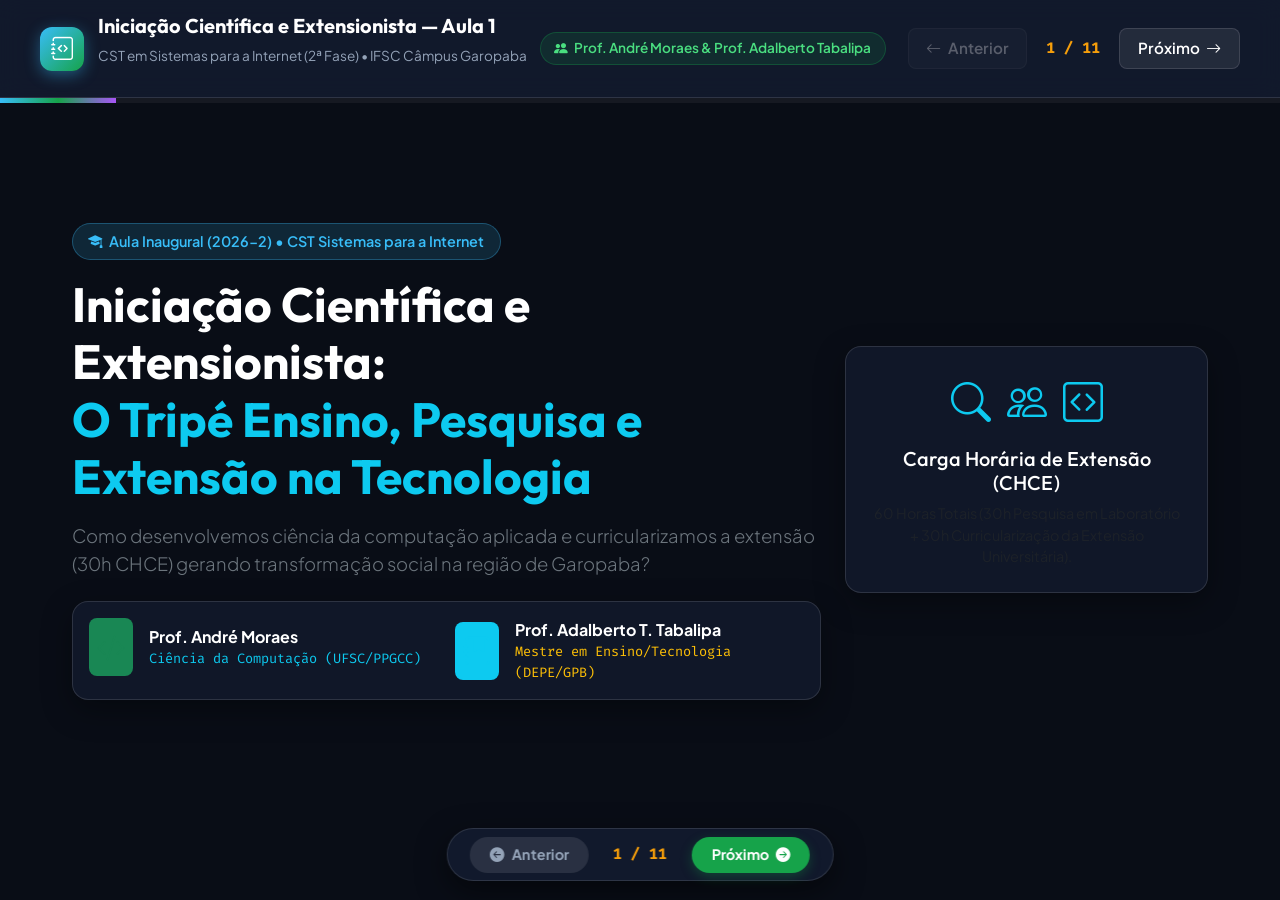
==== commit 2877e420: "Aumenta tamanho das fontes nos slides para projeção, adiciona parágrafos conceituais no slide de Éti" ====
--- a/2026-2/aula-1-introducao/index.html
+++ b/2026-2/aula-1-introducao/index.html
@@ -24,7 +24,7 @@
       --bg-card-hover: #1c2742;
       --text-main: #f8fafc;
       --text-muted: #94a3b8;
-      --border-color: rgba(255, 255, 255, 0.1);
+      --border-color: rgba(255, 255, 255, 0.12);
       --accent-blue: #38bdf8;
       --accent-purple: #a855f7;
       --accent-amber: #f59e0b;
@@ -71,8 +71,8 @@
       display: flex;
       justify-content: space-between;
       align-items: center;
-      padding: 0.8rem 2.5rem;
-      background: rgba(19, 27, 46, 0.9);
+      padding: 0.9rem 2.5rem;
+      background: rgba(19, 27, 46, 0.92);
       backdrop-filter: blur(12px);
       border-bottom: 1px solid var(--border-color);
       z-index: 100;
@@ -81,51 +81,51 @@
     .brand-logo {
       display: flex;
       align-items: center;
-      gap: 0.75rem;
+      gap: 0.85rem;
     }
 
     .brand-logo .logo-icon {
-      width: 42px;
-      height: 42px;
+      width: 44px;
+      height: 44px;
       background: linear-gradient(135deg, var(--accent-blue), var(--ifsc-green));
       color: white;
-      border-radius: 10px;
+      border-radius: 12px;
       display: flex;
       align-items: center;
       justify-content: center;
-      font-size: 1.35rem;
+      font-size: 1.45rem;
       box-shadow: 0 4px 15px rgba(56, 189, 248, 0.4);
     }
 
     .brand-title {
-      font-size: 1.15rem;
+      font-size: 1.25rem;
       font-weight: 700;
       color: white;
     }
 
     .brand-subtitle {
-      font-size: 0.8rem;
+      font-size: 0.85rem;
       color: var(--text-muted);
     }
 
     .deck-controls {
       display: flex;
       align-items: center;
-      gap: 0.75rem;
+      gap: 0.85rem;
     }
 
     .btn-nav {
       background: rgba(255, 255, 255, 0.08);
       border: 1px solid var(--border-color);
       color: white;
-      padding: 0.45rem 1rem;
+      padding: 0.5rem 1.1rem;
       border-radius: 8px;
       cursor: pointer;
       transition: all 0.2s ease;
       display: flex;
       align-items: center;
       gap: 0.4rem;
-      font-size: 0.88rem;
+      font-size: 0.95rem;
       font-weight: 600;
     }
 
@@ -141,7 +141,7 @@
     }
 
     .slide-counter {
-      font-size: 0.9rem;
+      font-size: 0.95rem;
       color: var(--accent-amber);
       min-width: 65px;
       text-align: center;
@@ -151,7 +151,7 @@
     /* BARRA DE PROGRESSO */
     .progress-bar-container {
       width: 100%;
-      height: 4px;
+      height: 5px;
       background: rgba(255, 255, 255, 0.05);
     }
 
@@ -179,7 +179,7 @@
       visibility: hidden;
       transition: all 0.4s ease;
       transform: translateX(30px);
-      padding: 1.8rem 4rem 5.5rem 4rem;
+      padding: 1.8rem 4.5rem 5.8rem 4.5rem;
       display: flex;
       flex-direction: column;
       justify-content: center;
@@ -192,19 +192,19 @@
       transform: translateX(0);
     }
 
-    /* CARDS & GLASSMORPHISM */
+    /* CARDS & GLASSMORPHISM COM FONTES EXPANDIDAS */
     .glass-card {
-      background: rgba(19, 27, 46, 0.75);
+      background: rgba(19, 27, 46, 0.8);
       border: 1px solid var(--border-color);
       border-radius: var(--radius-lg);
-      padding: 1.4rem;
+      padding: 1.5rem;
       backdrop-filter: blur(10px);
-      box-shadow: 0 10px 30px rgba(0, 0, 0, 0.3);
+      box-shadow: 0 10px 30px rgba(0, 0, 0, 0.35);
       transition: all 0.3s ease;
     }
 
     .glass-card:hover {
-      border-color: rgba(255, 255, 255, 0.25);
+      border-color: rgba(255, 255, 255, 0.3);
       transform: translateY(-2px);
     }
 
@@ -212,34 +212,90 @@
       background: rgba(56, 189, 248, 0.15);
       border: 1px solid rgba(56, 189, 248, 0.3);
       color: var(--accent-blue);
+      padding: 0.4rem 0.95rem;
+      border-radius: 50px;
+      font-size: 0.9rem;
+      font-weight: 600;
+      display: inline-flex;
+      align-items: center;
+      gap: 0.45rem;
+    }
+
+    .badge-docente {
+      background: rgba(22, 163, 74, 0.15);
+      border: 1px solid rgba(22, 163, 74, 0.3);
+      color: #4ade80;
       padding: 0.35rem 0.85rem;
       border-radius: 50px;
       font-size: 0.85rem;
       font-weight: 600;
-      display: inline-flex;
-      align-items: center;
-      gap: 0.4rem;
-    }
-
-    .badge-docente {
-      background: rgba(22, 163, 74, 0.15);
-      border: 1px solid rgba(22, 163, 74, 0.3);
-      color: #4ade80;
-      padding: 0.3rem 0.75rem;
-      border-radius: 50px;
-      font-size: 0.8rem;
-      font-weight: 600;
     }
 
     .badge-extensao {
       background: rgba(245, 158, 11, 0.15);
       border: 1px solid rgba(245, 158, 11, 0.3);
       color: var(--accent-amber);
+      padding: 0.25rem 0.55rem;
+      border-radius: 4px;
+      font-size: 0.75rem;
+      font-weight: 700;
+      text-transform: uppercase;
+    }
+
+    .badge-tech {
+      background: rgba(255, 255, 255, 0.08);
+      border: 1px solid var(--border-color);
+      color: var(--text-muted);
       padding: 0.2rem 0.5rem;
       border-radius: 4px;
-      font-size: 0.7rem;
-      font-weight: 700;
-      text-transform: uppercase;
+      font-size: 0.72rem;
+      font-family: 'Fira Code', monospace;
+    }
+
+    /* BOTÕES DE NAVEGAÇÃO / LINKS */
+    .btn-ref-link {
+      display: inline-flex;
+      align-items: center;
+      justify-content: center;
+      gap: 0.35rem;
+      background: rgba(255, 255, 255, 0.06);
+      border: 1px solid var(--border-color);
+      color: var(--accent-blue);
+      text-decoration: none;
+      padding: 0.4rem 0.85rem;
+      border-radius: 6px;
+      font-size: 0.8rem;
+      font-weight: 600;
+      transition: all 0.2s ease;
+    }
+
+    .btn-ref-link:hover {
+      background: var(--accent-blue);
+      color: #090d16;
+      border-color: var(--accent-blue);
+      transform: translateY(-1px);
+    }
+
+    .btn-youtube-link {
+      display: inline-flex;
+      align-items: center;
+      justify-content: center;
+      gap: 0.35rem;
+      background: rgba(239, 68, 68, 0.15);
+      border: 1px solid rgba(239, 68, 68, 0.3);
+      color: #f87171;
+      text-decoration: none;
+      padding: 0.4rem 0.85rem;
+      border-radius: 6px;
+      font-size: 0.8rem;
+      font-weight: 600;
+      transition: all 0.2s ease;
+    }
+
+    .btn-youtube-link:hover {
+      background: #ef4444;
+      color: white;
+      border-color: #ef4444;
     }
 
     /* BARRA FLUTUANTE INFERIOR COM BOTÕES VISUAIS */
@@ -248,14 +304,14 @@
       bottom: 1.2rem;
       left: 50%;
       transform: translateX(-50%);
-      background: rgba(19, 27, 46, 0.92);
+      background: rgba(19, 27, 46, 0.94);
       border: 1px solid var(--border-color);
       backdrop-filter: blur(16px);
       border-radius: 50px;
-      padding: 0.4rem 1.2rem;
+      padding: 0.45rem 1.4rem;
       display: flex;
       align-items: center;
-      gap: 1rem;
+      gap: 1.2rem;
       box-shadow: 0 10px 30px rgba(0,0,0,0.5);
       z-index: 100;
     }
@@ -264,14 +320,14 @@
       background: var(--ifsc-green);
       color: white;
       border: none;
-      padding: 0.4rem 1.1rem;
+      padding: 0.45rem 1.25rem;
       border-radius: 50px;
-      font-size: 0.85rem;
+      font-size: 0.9rem;
       font-weight: 700;
       cursor: pointer;
       display: flex;
       align-items: center;
-      gap: 0.4rem;
+      gap: 0.45rem;
       transition: all 0.2s ease;
       box-shadow: 0 4px 12px rgba(22, 163, 74, 0.3);
     }
@@ -293,22 +349,23 @@
       background: var(--bg-card);
       border: 1px solid var(--border-color);
       border-radius: var(--radius-md);
-      padding: 1.25rem;
+      padding: 1.35rem;
       position: relative;
       height: 100%;
     }
 
     .pipeline-number {
-      width: 32px;
-      height: 32px;
+      width: 36px;
+      height: 36px;
       border-radius: 50%;
       background: var(--accent-blue);
       color: #090d16;
-      font-weight: 700;
+      font-weight: 800;
       display: flex;
       align-items: center;
       justify-content: center;
-      margin-bottom: 0.75rem;
+      margin-bottom: 0.85rem;
+      font-size: 1.05rem;
     }
   </style>
 </head>
@@ -362,7 +419,7 @@
               Iniciação Científica e Extensionista: <br>
               <span class="text-info">O Tripé Ensino, Pesquisa e Extensão na Tecnologia</span>
             </h2>
-            <p class="lead text-secondary mb-4">
+            <p class="lead text-secondary mb-4" style="font-size: 1.15rem;">
               Como desenvolvemos ciência da computação aplicada e curricularizamos a extensão (30h CHCE) gerando transformação social na região de Garopaba?
             </p>
 
@@ -375,8 +432,8 @@
                       <i class="bi bi-code-slash"></i>
                     </div>
                     <div>
-                      <div class="fw-bold text-white">Prof. André Moraes</div>
-                      <div class="text-info extra-small" style="font-size: 0.78rem;">Ciência da Computação (UFSC/PPGCC)</div>
+                      <div class="fw-bold text-white fs-6">Prof. André Moraes</div>
+                      <div class="text-info font-code" style="font-size: 0.85rem;">Ciência da Computação (UFSC/PPGCC)</div>
                     </div>
                   </div>
                 </div>
@@ -387,8 +444,8 @@
                       <i class="bi bi-journal-bookmark-fill"></i>
                     </div>
                     <div>
-                      <div class="fw-bold text-white">Prof. Adalberto T. Tabalipa</div>
-                      <div class="text-warning extra-small" style="font-size: 0.78rem;">Mestre em Ensino/Tecnologia (DEPE/GPB)</div>
+                      <div class="fw-bold text-white fs-6">Prof. Adalberto T. Tabalipa</div>
+                      <div class="text-warning font-code" style="font-size: 0.85rem;">Mestre em Ensino/Tecnologia (DEPE/GPB)</div>
                     </div>
                   </div>
                 </div>
@@ -403,8 +460,10 @@
                 <i class="bi bi-people"></i>
                 <i class="bi bi-code-square"></i>
               </div>
-              <h3 class="h6 font-outfit text-white mb-1">Carga Horária de Extensão (CHCE)</h3>
-              <p class="text-muted extra-small mb-0">60 Horas Totais (30h Pesquisa + 30h Curricularização da Extensão).</p>
+              <h3 class="h6 font-outfit text-white mb-2 fs-5">Carga Horária de Extensão (CHCE)</h3>
+              <p class="text-muted small mb-0" style="font-size: 0.9rem;">
+                60 Horas Totais (30h Pesquisa em Laboratório + 30h Curricularização da Extensão Universitária).
+              </p>
             </div>
           </div>
         </div>
@@ -417,7 +476,9 @@
             <i class="bi bi-building"></i> Fundamentos Institucionais
           </span>
           <h2 class="h3 fw-bold font-outfit text-white">O Tripé do IFSC: Ensino, Pesquisa & Extensão</h2>
-          <p class="text-secondary small">A indissociabilidade acadêmica e a Resolução CONSUP 40/2016:</p>
+          <p class="text-secondary small" style="font-size: 0.95rem;">
+            A indissociabilidade acadêmica regulamentada no IFSC pela Resolução CONSUP 40/2016:
+          </p>
         </div>
 
         <div class="row g-3">
@@ -425,9 +486,9 @@
             <div class="glass-card h-100 border-info">
               <div class="d-flex align-items-center gap-2 mb-2 text-info">
                 <i class="bi bi-book-fill fs-3"></i>
-                <h3 class="h6 font-outfit fw-bold mb-0">1. Ensino</h3>
-              </div>
-              <p class="text-secondary extra-small mb-0" style="font-size: 0.8rem;">
+                <h3 class="h6 font-outfit fw-bold mb-0 fs-5">1. Ensino</h3>
+              </div>
+              <p class="text-secondary small mb-0" style="font-size: 0.88rem;">
                 Construção dos conhecimentos fundamentais de engenharia de software, programação e sistemas para a web na graduação.
               </p>
             </div>
@@ -437,9 +498,9 @@
             <div class="glass-card h-100 border-success">
               <div class="d-flex align-items-center gap-2 mb-2 text-success">
                 <i class="bi bi-lightbulb-fill fs-3"></i>
-                <h3 class="h6 font-outfit fw-bold mb-0">2. Pesquisa Científica</h3>
-              </div>
-              <p class="text-secondary extra-small mb-0" style="font-size: 0.8rem;">
+                <h3 class="h6 font-outfit fw-bold mb-0 fs-5">2. Pesquisa Científica</h3>
+              </div>
+              <p class="text-secondary small mb-0" style="font-size: 0.88rem;">
                 Investigação rigorosa (Wazlawick, Gil), formulação de hipóteses, experimentos empíricos e produção de artigos científicos no padrão SBC.
               </p>
             </div>
@@ -449,9 +510,9 @@
             <div class="glass-card h-100 border-warning">
               <div class="d-flex align-items-center gap-2 mb-2 text-warning">
                 <i class="bi bi-people-fill fs-3"></i>
-                <h3 class="h6 font-outfit fw-bold mb-0">3. Extensão (CHCE)</h3>
-              </div>
-              <p class="text-secondary extra-small mb-0" style="font-size: 0.8rem;">
+                <h3 class="h6 font-outfit fw-bold mb-0 fs-5">3. Extensão (CHCE)</h3>
+              </div>
+              <p class="text-secondary small mb-0" style="font-size: 0.88rem;">
                 Interação dialógica e transformadora entre o IFSC e a comunidade regional de Garopaba (30h de carga horária curricularizada de extensão).
               </p>
             </div>
@@ -459,270 +520,377 @@
         </div>
       </section>
 
-      <!-- SLIDE 3: O MÉTODO CIENTÍFICO TRADUZIDO PARA COMPUTAÇÃO -->
+      <!-- SLIDE 3: MÉTODOS DE PESQUISA (WAZLAWICK & GIL) -->
       <section class="slide" id="slide-3">
         <div class="mb-3">
           <span class="badge-custom mb-2">
-            <i class="bi bi-diagram-3-fill"></i> Fundamentos de Metodologia Científica (Encontro 02)
+            <i class="bi bi-diagram-3-fill"></i> Abordagens Científicas
           </span>
-          <h2 class="h3 fw-bold font-outfit text-white">O Método Científico, Traduzido para Sistemas para a Internet</h2>
-          <p class="text-secondary small">As mesmas etapas usadas em qualquer laboratório guiam também o desenvolvimento de software com rigor científico:</p>
+          <h2 class="h3 fw-bold font-outfit text-white">Métodos de Pesquisa na Computação (Wazlawick & Gil)</h2>
+          <p class="text-secondary small" style="font-size: 0.95rem;">
+            A ciência na computação exige a escolha da abordagem metodológica correta para validar a solução:
+          </p>
         </div>
 
         <div class="row g-3">
           <div class="col-md-4">
-            <div class="pipeline-step">
-              <div class="pipeline-number"><i class="bi bi-eye-fill"></i></div>
-              <h3 class="h6 font-outfit text-info fw-bold">1. Observação</h3>
-              <p class="text-secondary extra-small mb-0" style="font-size: 0.8rem;">
-                Percebemos uma dor real na comunidade — ex: pescadores artesanais sem canal digital de vendas em Garopaba.
-              </p>
-            </div>
-          </div>
-          <div class="col-md-4">
-            <div class="pipeline-step">
-              <div class="pipeline-number" style="background: var(--ifsc-green); color: white;"><i class="bi bi-question-circle-fill"></i></div>
-              <h3 class="h6 font-outfit text-success fw-bold">2. Pergunta & Hipótese</h3>
-              <p class="text-secondary extra-small mb-0" style="font-size: 0.8rem;">
-                Perguntamos: uma plataforma web amplia o alcance de vendas? Hipótese: sim, se for simples e acessível.
-              </p>
-            </div>
-          </div>
-          <div class="col-md-4">
-            <div class="pipeline-step">
-              <div class="pipeline-number" style="background: var(--accent-purple); color: white;"><i class="bi bi-flask-fill"></i></div>
-              <h3 class="h6 font-outfit fw-bold" style="color: var(--accent-purple);">3. Experimento = Protótipo</h3>
-              <p class="text-secondary extra-small mb-0" style="font-size: 0.8rem;">
-                Construímos um MVP funcional como instrumento de teste da hipótese — o código é o nosso experimento.
-              </p>
-            </div>
-          </div>
-          <div class="col-md-4">
-            <div class="pipeline-step">
-              <div class="pipeline-number" style="background: var(--accent-amber); color: white;"><i class="bi bi-bar-chart-fill"></i></div>
-              <h3 class="h6 font-outfit text-warning fw-bold">4. Coleta de Dados</h3>
-              <p class="text-secondary extra-small mb-0" style="font-size: 0.8rem;">
-                Medimos o uso real: acessos, formulários preenchidos, entrevistas e observação com os usuários.
-              </p>
-            </div>
-          </div>
-          <div class="col-md-4">
-            <div class="pipeline-step">
-              <div class="pipeline-number" style="background: var(--accent-cyan); color: #090d16;"><i class="bi bi-search"></i></div>
-              <h3 class="h6 font-outfit fw-bold" style="color: var(--accent-cyan);">5. Análise</h3>
-              <p class="text-secondary extra-small mb-0" style="font-size: 0.8rem;">
-                Analisamos se os dados confirmam, refutam ou refinam a hipótese inicial — sem viés de confirmação.
-              </p>
-            </div>
-          </div>
-          <div class="col-md-4">
-            <div class="pipeline-step">
-              <div class="pipeline-number" style="background: var(--accent-rose); color: white;"><i class="bi bi-journal-arrow-up"></i></div>
-              <h3 class="h6 font-outfit fw-bold" style="color: var(--accent-rose);">6. Comunicação</h3>
-              <p class="text-secondary extra-small mb-0" style="font-size: 0.8rem;">
-                Publicamos os resultados em artigo científico (padrão SBC) e submetemos a um evento real.
+            <div class="glass-card h-100 border-success">
+              <div class="d-flex align-items-center justify-content-between mb-2">
+                <i class="bi bi-cpu-fill text-success fs-3"></i>
+                <span class="badge-extensao">Constrói & Avalia</span>
+              </div>
+              <h3 class="h6 font-outfit text-white fw-bold mb-1 fs-5">Pesquisa Experimental</h3>
+              <p class="text-secondary small mb-0" style="font-size: 0.88rem;">
+                Construção de um artefato de software (MVP) e execução de testes de desempenho, consumo de dados e estabilidade.
+              </p>
+            </div>
+          </div>
+
+          <div class="col-md-4">
+            <div class="glass-card h-100 border-info">
+              <div class="d-flex align-items-center justify-content-between mb-2">
+                <i class="bi bi-bar-chart-line-fill text-info fs-3"></i>
+                <span class="badge-extensao">Métricas & Dados</span>
+              </div>
+              <h3 class="h6 font-outfit text-white fw-bold mb-1 fs-5">Pesquisa Quantitativa</h3>
+              <p class="text-secondary small mb-0" style="font-size: 0.88rem;">
+                Coleta de indicadores mensuráveis: tempo de resposta, taxa de erro, questionários padronizados e tabelas de métricas.
+              </p>
+            </div>
+          </div>
+
+          <div class="col-md-4">
+            <div class="glass-card h-100 border-warning">
+              <div class="d-flex align-items-center justify-content-between mb-2">
+                <i class="bi bi-chat-quote-fill text-warning fs-3"></i>
+                <span class="badge-extensao">Usabilidade & Percepção</span>
+              </div>
+              <h3 class="h6 font-outfit text-white fw-bold mb-1 fs-5">Pesquisa Qualitativa</h3>
+              <p class="text-secondary small mb-0" style="font-size: 0.88rem;">
+                Entrevistas estruturadas, grupos focais e observação direta de campo para avaliar o impacto social e a usabilidade.
               </p>
             </div>
           </div>
         </div>
       </section>
 
-      <!-- SLIDE 4: TIPOS DE PESQUISA EM COMPUTAÇÃO -->
+      <!-- SLIDE 4: AS 4 ETAPAS DA UC (PIPELINE DA PESQUISA EXTENSIONISTA) -->
       <section class="slide" id="slide-4">
-        <div class="mb-3">
-          <span class="badge-custom mb-2">
-            <i class="bi bi-diagram-2-fill"></i> Métodos de Pesquisa (Wazlawick & Gil)
-          </span>
-          <h2 class="h3 fw-bold font-outfit text-white">Qual "Tipo" de Pesquisa Vocês Vão Fazer?</h2>
-          <p class="text-secondary small">Cada equipe normalmente combina mais de uma abordagem — comum na pesquisa aplicada em Sistemas para a Internet:</p>
-        </div>
-
-        <div class="row g-3">
-          <div class="col-md-3">
-            <div class="glass-card h-100 p-3 border-info">
-              <div class="d-flex align-items-center justify-content-between mb-2">
-                <i class="bi bi-cpu-fill text-info fs-2"></i>
-                <span class="badge-extensao">Constrói & Avalia</span>
-              </div>
-              <h3 class="h6 font-outfit text-white fw-bold mb-1">Design Science Research</h3>
-              <p class="text-secondary extra-small mb-0" style="font-size: 0.78rem;">
-                O sistema que vocês constroem É o artefato de pesquisa: problema → solução → demonstração → avaliação.
-              </p>
-            </div>
-          </div>
-
-          <div class="col-md-3">
-            <div class="glass-card h-100 p-3 border-success">
-              <div class="d-flex align-items-center justify-content-between mb-2">
-                <i class="bi bi-people-fill text-success fs-2"></i>
-                <span class="badge-extensao">Coração da Extensão</span>
-              </div>
-              <h3 class="h6 font-outfit text-white fw-bold mb-1">Pesquisa-Ação</h3>
-              <p class="text-secondary extra-small mb-0" style="font-size: 0.78rem;">
-                Vocês participam ativamente da mudança social junto com a comunidade, em ciclos de ação e reflexão.
-              </p>
-            </div>
-          </div>
-
-          <div class="col-md-3">
-            <div class="glass-card h-100 p-3 border-warning">
-              <div class="d-flex align-items-center justify-content-between mb-2">
-                <i class="bi bi-graph-up text-warning fs-2"></i>
-                <span class="badge-extensao">Números</span>
-              </div>
-              <h3 class="h6 font-outfit text-white fw-bold mb-1">Pesquisa Experimental & Quanti</h3>
-              <p class="text-secondary extra-small mb-0" style="font-size: 0.78rem;">
-                Métricas de uso, testes simples de usabilidade e tempo de tarefa: números que comprovam (ou não) a hipótese.
-              </p>
-            </div>
-          </div>
-
-          <div class="col-md-3">
-            <div class="glass-card h-100 p-3 border-amber">
-              <div class="d-flex align-items-center justify-content-between mb-2">
-                <i class="bi bi-chat-square-text-fill text-danger fs-2"></i>
-                <span class="badge-extensao">Percepções</span>
-              </div>
-              <h3 class="h6 font-outfit text-white fw-bold mb-1">Pesquisa Qualitativa</h3>
-              <p class="text-secondary extra-small mb-0" style="font-size: 0.78rem;">
-                Entrevistas e observação de campo revelam o que os números sozinhos não mostram.
-              </p>
-            </div>
-          </div>
-        </div>
-      </section>
-
-      <!-- SLIDE 5: AS 4 ETAPAS DA UC (PIPELINE DA PESQUISA EXTENSIONISTA) -->
-      <section class="slide" id="slide-5">
         <div class="mb-3">
           <span class="badge-custom mb-2">
             <i class="bi bi-map-fill"></i> Fluxo do Semestre
           </span>
           <h2 class="h3 fw-bold font-outfit text-white">Pipeline Científico e Extensionista (4 Pilares)</h2>
-          <p class="text-secondary small">Como conduziremos o seu projeto desde a dor social até a publicação científica:</p>
+          <p class="text-secondary small" style="font-size: 0.95rem;">
+            Como conduziremos o seu projeto desde a dor social até a publicação científica:
+          </p>
         </div>
 
         <div class="row g-3">
           <div class="col-md-3">
             <div class="pipeline-step">
               <div class="pipeline-number">1</div>
-              <h3 class="h6 font-outfit text-info fw-bold">Problematização Social</h3>
-              <p class="text-secondary extra-small mb-0" style="font-size: 0.8rem;">
-                Mapeamento de demandas da comunidade de Garopaba, formulação da pergunta de pesquisa e Diário de Bordo.
+              <h3 class="h6 font-outfit text-info fw-bold fs-5">Problematização Social</h3>
+              <p class="text-secondary small mb-0" style="font-size: 0.88rem;">
+                Mapeamento de demandas da comunidade de Garopaba, pergunta de pesquisa e Diário de Bordo.
               </p>
             </div>
           </div>
           <div class="col-md-3">
             <div class="pipeline-step">
               <div class="pipeline-number" style="background: var(--ifsc-green); color: white;">2</div>
-              <h3 class="h6 font-outfit text-success fw-bold">Planejamento & Prototipação</h3>
-              <p class="text-secondary extra-small mb-0" style="font-size: 0.8rem;">
-                WBS/EAP, cronograma no Gantt, quadro Kanban no GitHub Projects e prototipação de wireframes no Figma.
+              <h3 class="h6 font-outfit text-success fw-bold fs-5">Planejamento & Prototipação</h3>
+              <p class="text-secondary small mb-0" style="font-size: 0.88rem;">
+                WBS/EAP, cronograma no Gantt, quadro Kanban no GitHub Projects e wireframes no Figma.
               </p>
             </div>
           </div>
           <div class="col-md-3">
             <div class="pipeline-step">
               <div class="pipeline-number" style="background: var(--accent-purple); color: white;">3</div>
-              <h3 class="h6 font-outfit text-purple fw-bold" style="color: var(--accent-purple);">Código, Git & Pages</h3>
-              <p class="text-secondary extra-small mb-0" style="font-size: 0.8rem;">
-                Desenvolvimento do MVP web com versionamento no Git/GitHub em equipe e site vivo no GitHub Pages.
+              <h3 class="h6 font-outfit text-purple fw-bold fs-5" style="color: var(--accent-purple);">Código, Git & Pages</h3>
+              <p class="text-secondary small mb-0" style="font-size: 0.88rem;">
+                Desenvolvimento do MVP web com versionamento no Git/GitHub em equipe e site no GitHub Pages.
               </p>
             </div>
           </div>
           <div class="col-md-3">
             <div class="pipeline-step">
               <div class="pipeline-number" style="background: var(--accent-amber); color: white;">4</div>
-              <h3 class="h6 font-outfit text-warning fw-bold">Artigo SBC & Submissão</h3>
-              <p class="text-secondary extra-small mb-0" style="font-size: 0.8rem;">
-                Coleta de dados empíricos, escrita em LaTeX/Overleaf (modelo SBC) e submissão a um evento real (ver Slide 9).
+              <h3 class="h6 font-outfit text-warning fw-bold fs-5">Artigo SBC & Submissão</h3>
+              <p class="text-secondary small mb-0" style="font-size: 0.88rem;">
+                Coleta de dados empíricos, escrita em LaTeX/Overleaf (modelo SBC) e submissão a evento científico.
               </p>
             </div>
           </div>
         </div>
       </section>
 
-      <!-- SLIDE 6: IDEIAS DE PROJETOS CIENTÍFICOS E EXTENSIONISTAS -->
-      <section class="slide" id="slide-6">
+      <!-- SLIDE 5: IDEIAS DE PROJETOS CIENTÍFICOS E EXTENSIONISTAS (EDUCAÇÃO, JOGOS, SAÚDE) -->
+      <section class="slide" id="slide-5">
         <div class="mb-3">
           <span class="badge-custom mb-2">
             <i class="bi bi-stars"></i> Inspiração Superior
           </span>
-          <h2 class="h3 fw-bold font-outfit text-white">Ideias de Projetos Científicos & Extensionistas em Sistemas Web</h2>
-          <p class="text-secondary small">Projetos alinhados às necessidades da região de Garopaba e áreas estratégicas de TI:</p>
+          <h2 class="h3 fw-bold font-outfit text-white">Projetos Científicos & Extensionistas: Educação, Jogos & Saúde</h2>
+          <p class="text-secondary small" style="font-size: 0.95rem;">
+            Exemplos de sistemas alinhados à pesquisa acadêmica e à extensão social no IFSC Garopaba:
+          </p>
         </div>
 
         <div class="row g-3">
+          <!-- 1. EDUCAÇÃO -->
           <div class="col-md-4">
             <div class="glass-card h-100 p-3 border-info">
               <div class="d-flex align-items-center justify-content-between mb-2">
-                <i class="bi bi-sign-language-fill text-info fs-2"></i>
-                <span class="badge-extensao">Extensão Acessível</span>
-              </div>
-              <h3 class="h6 font-outfit text-white fw-bold mb-1">Acessibilidade Digital em Libras</h3>
-              <p class="text-secondary extra-small mb-0" style="font-size: 0.78rem;">
-                Plataforma web de tradução/glossário técnico em Libras voltada ao atendimento público do comércio e órgãos de Garopaba.
-              </p>
-            </div>
-          </div>
-
-          <div class="col-md-4">
-            <div class="glass-card h-100 p-3 border-emerald">
+                <i class="bi bi-journal-check text-info fs-2"></i>
+                <span class="badge-extensao">Educação & Tecnologia</span>
+              </div>
+              <h3 class="h6 font-outfit text-white fw-bold mb-1 fs-5">Plataformas Adaptativas de Ensino</h3>
+              <p class="text-secondary small mb-0" style="font-size: 0.88rem;">
+                Sistemas web para aprendizagem interativa, salas virtuais inclusivas e ferramentas de apoio ao trabalhador e escolas públicas da região.
+              </p>
+            </div>
+          </div>
+
+          <!-- 2. JOGOS DIGITAIS E GAMIFICAÇÃO -->
+          <div class="col-md-4">
+            <div class="glass-card h-100 p-3 border-purple">
               <div class="d-flex align-items-center justify-content-between mb-2">
-                <i class="bi bi-activity text-emerald fs-2" style="color: var(--accent-emerald);"></i>
-                <span class="badge-extensao">Meio Ambiente Local</span>
-              </div>
-              <h3 class="h6 font-outfit text-white fw-bold mb-1">Painel da Qualidade da Água</h3>
-              <p class="text-secondary extra-small mb-0" style="font-size: 0.78rem;">
-                Dashboard IoT conectado a sensores comunitários para monitoramento da água das lagoas de Ibiraquera e praias de Garopaba.
-              </p>
-            </div>
-          </div>
-
-          <div class="col-md-4">
-            <div class="glass-card h-100 p-3 border-amber">
+                <i class="bi bi-controller text-purple fs-2" style="color: var(--accent-purple);"></i>
+                <span class="badge-extensao">Jogos Sérios & Inclusão</span>
+              </div>
+              <h3 class="h6 font-outfit text-white fw-bold mb-1 fs-5">Jogos Educativos (Serious Games)</h3>
+              <p class="text-secondary small mb-0" style="font-size: 0.88rem;">
+                Motores gráficos (Godot/Pygame/Canvas) aplicados à gamificação para crianças com atenção reduzida, ensino de física e preservação marinha.
+              </p>
+            </div>
+          </div>
+
+          <!-- 3. SAÚDE & BEM-ESTAR -->
+          <div class="col-md-4">
+            <div class="glass-card h-100 p-3 border-rose">
               <div class="d-flex align-items-center justify-content-between mb-2">
-                <i class="bi bi-shop text-warning fs-2"></i>
-                <span class="badge-extensao">Economia Solidária</span>
-              </div>
-              <h3 class="h6 font-outfit text-white fw-bold mb-1">Plataforma do Comércio Local</h3>
-              <p class="text-secondary extra-small mb-0" style="font-size: 0.78rem;">
-                Sistema web de catálogo vivo para divulgação de pescadores artesanais, artesãos e pequenos empreendedores locais.
+                <i class="bi bi-heart-pulse-fill text-danger fs-2"></i>
+                <span class="badge-extensao">Saúde & Tecnologia Assistiva</span>
+              </div>
+              <h3 class="h6 font-outfit text-white fw-bold mb-1 fs-5">Saúde Pública & Acessibilidade</h3>
+              <p class="text-secondary small mb-0" style="font-size: 0.88rem;">
+                Plataformas de acessibilidade em Libras (NAPNE IFSC), acompanhamento comunitário de pacientes e sistemas de saúde ambiental e balneabilidade.
               </p>
             </div>
           </div>
         </div>
       </section>
 
-      <!-- SLIDE 7: ÉTICA, CEP E REGULAMENTAÇÃO EXTENSIONISTA -->
+      <!-- SLIDE 6: VITRINE DE PROJETOS REAIS DO IFSC (TURMA INF 24 - PI-2) -->
+      <section class="slide" id="slide-6">
+        <div class="mb-3">
+          <div class="d-flex align-items-center justify-content-between flex-wrap gap-2 mb-1">
+            <span class="badge-custom" style="background: rgba(56, 189, 248, 0.15); color: var(--accent-blue); border-color: rgba(56, 189, 248, 0.3);">
+              <i class="bi bi-mortarboard-fill"></i> Projetos Reais da Turma INF 24 (PI-2)
+            </span>
+            <span class="text-muted small">Exemplos Práticos em Desenvolvimento no IFSC Garopaba</span>
+          </div>
+          <h2 class="h3 fw-bold font-outfit text-white mb-1">O que os Estudantes Estão Construindo?</h2>
+          <p class="text-secondary small" style="font-size: 0.95rem;">
+            Projetos reais com repositórios no GitHub e vídeos de pitch dos estudantes:
+          </p>
+        </div>
+
+        <div class="row g-3">
+          <!-- 1. SMC hardware -->
+          <div class="col-md-4">
+            <div class="glass-card h-100 p-3 d-flex flex-column justify-content-between">
+              <div>
+                <div class="d-flex justify-content-between align-items-center mb-1">
+                  <span class="badge bg-success extra-small">Game & Hardware</span>
+                  <span class="text-muted extra-small font-code">Godot Engine</span>
+                </div>
+                <h3 class="h6 font-outfit text-white fw-bold mb-1 fs-6">1. SMC: Montagem de PCs</h3>
+                <p class="text-secondary extra-small mb-2" style="font-size: 0.8rem;">
+                  Jogo/Ferramenta virtual drag-and-drop no Godot para aprendizado prático de montagem de hardware.
+                </p>
+              </div>
+              <div class="d-flex gap-2">
+                <a href="https://github.com/henriquec30-web/projeto_pi.git" target="_blank" class="btn-ref-link font-code flex-grow-1">
+                  <i class="bi bi-github"></i> GitHub
+                </a>
+                <a href="https://youtu.be/CPQ0VqHQGHg" target="_blank" class="btn-youtube-link font-code">
+                  <i class="bi bi-youtube"></i> Pitch
+                </a>
+              </div>
+            </div>
+          </div>
+
+          <!-- 2. JIFTV -->
+          <div class="col-md-4">
+            <div class="glass-card h-100 p-3 d-flex flex-column justify-content-between">
+              <div>
+                <div class="d-flex justify-content-between align-items-center mb-1">
+                  <span class="badge bg-info text-dark extra-small">Streaming & Redes</span>
+                  <span class="text-muted extra-small font-code">Docker / Nginx</span>
+                </div>
+                <h3 class="h6 font-outfit text-white fw-bold mb-1 fs-6">2. JifTV: Streaming Adaptativo</h3>
+                <p class="text-secondary extra-small mb-2" style="font-size: 0.8rem;">
+                  Transmissão ao vivo em tempo real dos jogos do IFSC (JIF) via streaming adaptativo + catálogo web.
+                </p>
+              </div>
+              <div class="d-flex gap-2">
+                <a href="https://github.com/yaurodzz/JifTV-StreamingAdaptativo.git" target="_blank" class="btn-ref-link font-code flex-grow-1">
+                  <i class="bi bi-github"></i> GitHub
+                </a>
+                <a href="https://youtu.be/B0tZgwmd4vg" target="_blank" class="btn-youtube-link font-code">
+                  <i class="bi bi-youtube"></i> Pitch
+                </a>
+              </div>
+            </div>
+          </div>
+
+          <!-- 3. RASPORTA BIOMETRIA -->
+          <div class="col-md-4">
+            <div class="glass-card h-100 p-3 d-flex flex-column justify-content-between">
+              <div>
+                <div class="d-flex justify-content-between align-items-center mb-1">
+                  <span class="badge bg-danger extra-small">IoT & Biometria</span>
+                  <span class="text-muted extra-small font-code">Raspberry Pi</span>
+                </div>
+                <h3 class="h6 font-outfit text-white fw-bold mb-1 fs-6">3. RasPorta: Fechadura Biométrica</h3>
+                <p class="text-secondary extra-small mb-2" style="font-size: 0.8rem;">
+                  Fechadura automática inteligente controlada por leitor biométrico, Raspberry Pi e Flask.
+                </p>
+              </div>
+              <div class="d-flex gap-2">
+                <a href="https://github.com/petrusgunder/projeto-rasptraca" target="_blank" class="btn-ref-link font-code flex-grow-1">
+                  <i class="bi bi-github"></i> GitHub
+                </a>
+                <a href="https://youtu.be/qFKXWlbp3Lg" target="_blank" class="btn-youtube-link font-code">
+                  <i class="bi bi-youtube"></i> Pitch
+                </a>
+              </div>
+            </div>
+          </div>
+
+          <!-- 4. D20HUB RPG -->
+          <div class="col-md-4">
+            <div class="glass-card h-100 p-3 d-flex flex-column justify-content-between">
+              <div>
+                <div class="d-flex justify-content-between align-items-center mb-1">
+                  <span class="badge bg-purple text-white extra-small" style="background: var(--accent-purple);">Web & RPG</span>
+                  <span class="text-muted extra-small font-code">Django / WebSockets</span>
+                </div>
+                <h3 class="h6 font-outfit text-white fw-bold mb-1 fs-6">4. D20Hub: Gerenciador de RPG</h3>
+                <p class="text-secondary extra-small mb-2" style="font-size: 0.8rem;">
+                  Plataforma web de gerenciamento de fichas de RPG de mesa e salas interativas em tempo real.
+                </p>
+              </div>
+              <div class="d-flex gap-2">
+                <a href="https://github.com/Nicolas0413/d20hub_project" target="_blank" class="btn-ref-link font-code flex-grow-1">
+                  <i class="bi bi-github"></i> GitHub
+                </a>
+                <a href="https://youtu.be/UQryzKcBu1A" target="_blank" class="btn-youtube-link font-code">
+                  <i class="bi bi-youtube"></i> Pitch
+                </a>
+              </div>
+            </div>
+          </div>
+
+          <!-- 5. ESTAÇÃO METEOROLÓGICA -->
+          <div class="col-md-4">
+            <div class="glass-card h-100 p-3 d-flex flex-column justify-content-between">
+              <div>
+                <div class="d-flex justify-content-between align-items-center mb-1">
+                  <span class="badge bg-success extra-small">IoT & Clima</span>
+                  <span class="text-muted extra-small font-code">BME280 / Python</span>
+                </div>
+                <h3 class="h6 font-outfit text-white fw-bold mb-1 fs-6">5. Estação Meteorológica IFSC</h3>
+                <p class="text-secondary extra-small mb-2" style="font-size: 0.8rem;">
+                  Estação meteorológica de baixo custo com sensores e Raspberry Pi para dados climáticos locais.
+                </p>
+              </div>
+              <div class="d-flex gap-2">
+                <a href="https://github.com/sophirie/Estacao-Meteorologica-no-IFSC-Garopaba.git" target="_blank" class="btn-ref-link font-code flex-grow-1">
+                  <i class="bi bi-github"></i> GitHub
+                </a>
+                <a href="https://youtu.be/Vu1pXKOnp58" target="_blank" class="btn-youtube-link font-code">
+                  <i class="bi bi-youtube"></i> Pitch
+                </a>
+              </div>
+            </div>
+          </div>
+
+          <!-- 6. CHATBOT IA SECRETARIA ACADÊMICA -->
+          <div class="col-md-4">
+            <div class="glass-card h-100 p-3 d-flex flex-column justify-content-between">
+              <div>
+                <div class="d-flex justify-content-between align-items-center mb-1">
+                  <span class="badge bg-warning text-dark extra-small">Inteligência Artificial</span>
+                  <span class="text-muted extra-small font-code">PyTorch / LM Studio</span>
+                </div>
+                <h3 class="h6 font-outfit text-white fw-bold mb-1 fs-6">6. ChatBot Secretaria IFSC</h3>
+                <p class="text-secondary extra-small mb-2" style="font-size: 0.8rem;">
+                  Atendente virtual de IA treinado com LLMs locais para dúvidas frequentes da secretaria acadêmica.
+                </p>
+              </div>
+              <div class="d-flex gap-2">
+                <a href="https://github.com/lyag-dev/Tensor-IFSC" target="_blank" class="btn-ref-link font-code flex-grow-1">
+                  <i class="bi bi-github"></i> GitHub Repos
+                </a>
+              </div>
+            </div>
+          </div>
+        </div>
+      </section>
+
+      <!-- SLIDE 7: ÉTICA, CEP E REGULAMENTAÇÃO EXTENSIONISTA (COM PARÁGRAFOS EXPLICATIVOS NO TOPO) -->
       <section class="slide" id="slide-7">
-        <div class="mb-4">
+        <div class="mb-3">
           <span class="badge-custom mb-2">
             <i class="bi bi-shield-check"></i> Ética e Regulamentação
           </span>
-          <h2 class="h3 fw-bold font-outfit text-white">Ética na Pesquisa e Extensão Universitária</h2>
-          <p class="text-secondary small">Requisitos para conduzir pesquisas científicas com interação humana consciente:</p>
+          <h2 class="h3 fw-bold font-outfit text-white">Ética na Pesquisa e Curricularização da Extensão</h2>
+          <p class="text-secondary small" style="font-size: 0.95rem;">
+            Conheça os requisitos fundamentais para realizar pesquisas com seres humanos e cumprir a carga horária de extensão no IFSC:
+          </p>
         </div>
 
         <div class="row g-4">
+          <!-- CARD ÉTICA -->
           <div class="col-md-6">
-            <div class="glass-card border-info h-100">
-              <h3 class="h6 font-outfit text-info fw-bold mb-2">Comitê de Ética em Pesquisa (CEP/CONEP)</h3>
-              <ul class="text-secondary extra-small ps-3 mb-0" style="font-size: 0.82rem;">
-                <li class="mb-2">Respeito aos participantes e consentimento livre e esclarecido (TCLE).</li>
-                <li class="mb-2">Proteção de dados pessoais e conformidade com a LGPD.</li>
-                <li class="mb-0">Avaliação de riscos e benefícios em testes de usabilidade social.</li>
+            <div class="glass-card border-info h-100 p-4">
+              <h3 class="h5 font-outfit text-info fw-bold mb-2">
+                <i class="bi bi-file-earmark-check-fill me-1"></i> Comitê de Ética em Pesquisa (CEP/CONEP)
+              </h3>
+              
+              <!-- PARÁGRAFO CONCEITUAL EXPLICATIVO -->
+              <div class="p-3 bg-info bg-opacity-10 border border-info border-opacity-25 rounded-3 mb-3 text-white" style="font-size: 0.9rem; line-height: 1.5;">
+                <strong>O que significa?</strong> Toda pesquisa científica envolvendo interação direta com seres humanos (como testes de usabilidade de software, aplicação de questionários ou experimentos comportamentais) deve seguir condutas éticas para proteger a dignidade, privacidade e segurança dos participantes.
+              </div>
+
+              <ul class="text-secondary small ps-3 mb-0" style="font-size: 0.9rem; line-height: 1.6;">
+                <li class="mb-2"><strong>TCLE:</strong> Aplicação do Termo de Consentimento Livre e Esclarecido aos participantes.</li>
+                <li class="mb-2"><strong>LGPD:</strong> Conformidade com a Lei Geral de Proteção de Dados Pessoais no armazenamento.</li>
+                <li class="mb-0"><strong>Mitigação de Riscos:</strong> Garantia de anonimato e proteção de voluntários da comunidade.</li>
               </ul>
             </div>
           </div>
 
+          <!-- CARD CURRICULARIZAÇÃO -->
           <div class="col-md-6">
-            <div class="glass-card border-warning h-100">
-              <h3 class="h6 font-outfit text-warning fw-bold mb-2">Curricularização da Extensão no IFSC</h3>
-              <ul class="text-secondary extra-small ps-3 mb-0" style="font-size: 0.82rem;">
-                <li class="mb-2">Validação formal de 30h de Atividade Curricular de Extensão (CHCE).</li>
-                <li class="mb-2">Registro de diário de bordo e fotos de atendimento à comunidade.</li>
-                <li class="mb-0">Emissão de relatórios técnicos e certificados extensionistas.</li>
+            <div class="glass-card border-warning h-100 p-4">
+              <h3 class="h5 font-outfit text-warning fw-bold mb-2">
+                <i class="bi bi-people-fill me-1"></i> Curricularização da Extensão no IFSC (30h CHCE)
+              </h3>
+
+              <!-- PARÁGRAFO CONCEITUAL EXPLICATIVO -->
+              <div class="p-3 bg-warning bg-opacity-10 border border-warning border-opacity-25 rounded-3 mb-3 text-white" style="font-size: 0.9rem; line-height: 1.5;">
+                <strong>O que significa?</strong> Em atendimento à Resolução CONSUP/IFSC Nº 40/2016 e à legislação nacional, 10% da carga horária da graduação é destinada a ações de extensão. Nesta UC, <strong>30 horas</strong> são integralizadas ao interagir diretamente com a comunidade de Garopaba na solução de problemas reais.
+              </div>
+
+              <ul class="text-secondary small ps-3 mb-0" style="font-size: 0.9rem; line-height: 1.6;">
+                <li class="mb-2"><strong>Registro Oficial:</strong> Manutenção de Diário de Bordo e evidências da interação social.</li>
+                <li class="mb-2"><strong>Impacto Dialógico:</strong> Validação da solução tecnológica pelos usuários finais da comunidade.</li>
+                <li class="mb-0"><strong>Certificação:</strong> Emissão de horas curriculares de extensão para o histórico acadêmico.</li>
               </ul>
             </div>
           </div>
@@ -736,15 +904,17 @@
             <i class="bi bi-tools"></i> Ferramentas
           </span>
           <h2 class="h3 fw-bold font-outfit text-white">Nosso "Kit de Sobrevivência" Tecnológico</h2>
-          <p class="text-secondary small">As ferramentas oficiais para desenvolvimento, versionamento e escrita científica:</p>
+          <p class="text-secondary small" style="font-size: 0.95rem;">
+            As ferramentas oficiais para desenvolvimento, versionamento e escrita científica:
+          </p>
         </div>
 
         <div class="row g-3">
           <div class="col-md-3">
             <div class="glass-card text-center p-3">
               <i class="bi bi-github text-white display-5 mb-2"></i>
-              <h3 class="h6 font-outfit text-white fw-bold">GitHub & Projects</h3>
-              <p class="text-secondary extra-small mb-0" style="font-size: 0.78rem;">
+              <h3 class="h6 font-outfit text-white fw-bold fs-5">GitHub & Projects</h3>
+              <p class="text-secondary small mb-0" style="font-size: 0.85rem;">
                 Repositório oficial da equipe, histórico de código e quadro Kanban de tarefas.
               </p>
             </div>
@@ -753,8 +923,8 @@
           <div class="col-md-3">
             <div class="glass-card text-center p-3">
               <i class="bi bi-file-earmark-tex-fill text-info display-5 mb-2"></i>
-              <h3 class="h6 font-outfit text-white fw-bold">Overleaf (LaTeX)</h3>
-              <p class="text-secondary extra-small mb-0" style="font-size: 0.78rem;">
+              <h3 class="h6 font-outfit text-white fw-bold fs-5">Overleaf (LaTeX)</h3>
+              <p class="text-secondary small mb-0" style="font-size: 0.85rem;">
                 Editor online em nuvem para escrita do Artigo Científico no padrão oficial da SBC.
               </p>
             </div>
@@ -763,8 +933,8 @@
           <div class="col-md-3">
             <div class="glass-card text-center p-3">
               <i class="bi bi-kanban-fill text-warning display-5 mb-2"></i>
-              <h3 class="h6 font-outfit text-white fw-bold">Figma / Wireframes</h3>
-              <p class="text-secondary extra-small mb-0" style="font-size: 0.78rem;">
+              <h3 class="h6 font-outfit text-white fw-bold fs-5">Figma / Wireframes</h3>
+              <p class="text-secondary small mb-0" style="font-size: 0.85rem;">
                 Ferramenta para prototipação visual de telas e experiência do usuário (UI/UX).
               </p>
             </div>
@@ -773,8 +943,8 @@
           <div class="col-md-3">
             <div class="glass-card text-center p-3">
               <i class="bi bi-journal-text text-success display-5 mb-2"></i>
-              <h3 class="h6 font-outfit text-white fw-bold">Diário de Bordo</h3>
-              <p class="text-secondary extra-small mb-0" style="font-size: 0.78rem;">
+              <h3 class="h6 font-outfit text-white fw-bold fs-5">Diário de Bordo</h3>
+              <p class="text-secondary small mb-0" style="font-size: 0.85rem;">
                 Registro semanal das reuniões, decisões da equipe e avanços no projeto.
               </p>
             </div>
@@ -789,7 +959,9 @@
             <i class="bi bi-calendar-event-fill"></i> Pipeline de Submissão 2026/2
           </span>
           <h2 class="h3 fw-bold font-outfit text-white">Para Onde Vamos Submeter? Eventos Reais e Verificados</h2>
-          <p class="text-secondary small">Levantamos os prazos vigentes para o Checkpoint 3 — estes são alvos reais, não hipotéticos:</p>
+          <p class="text-secondary small" style="font-size: 0.95rem;">
+            Levantamos os prazos vigentes para o Checkpoint 3 — estes são alvos reais de submissão:
+          </p>
         </div>
 
         <div class="row g-3">
@@ -799,9 +971,9 @@
                 <i class="bi bi-mortarboard-fill text-success fs-2"></i>
                 <span class="badge-extensao">Alvo Principal</span>
               </div>
-              <h3 class="h6 font-outfit text-white fw-bold mb-1">Mostra de IC&T do IFSC</h3>
-              <p class="text-secondary extra-small mb-0" style="font-size: 0.78rem;">
-                Evento institucional anual. Na 5ª edição, submissão foi até 10/nov/2025 e apresentações de 24/nov a 03/dez/2025. Acompanhar <span class="font-code">ifsc.edu.br/mostra-cientifica</span> para o edital 2026.
+              <h3 class="h6 font-outfit text-white fw-bold mb-1 fs-6">Mostra de IC&T do IFSC</h3>
+              <p class="text-secondary extra-small mb-0" style="font-size: 0.82rem;">
+                Evento institucional anual. Submissões acompanhadas pelo portal <span class="font-code text-info">ifsc.edu.br/mostra-cientifica</span> para apresentação oficial.
               </p>
             </div>
           </div>
@@ -812,9 +984,9 @@
                 <i class="bi bi-globe-americas text-info fs-2"></i>
                 <span class="badge-extensao">Extensão & Comunidade</span>
               </div>
-              <h3 class="h6 font-outfit text-white fw-bold mb-1">SNCT 2026</h3>
-              <p class="text-secondary extra-small mb-0" style="font-size: 0.78rem;">
-                23ª Semana Nacional de Ciência e Tecnologia, 19 a 23/out/2026, tema "Ciência Delas". O Câmpus Garopaba participa com atividades abertas ao público.
+              <h3 class="h6 font-outfit text-white fw-bold mb-1 fs-6">SNCT 2026</h3>
+              <p class="text-secondary extra-small mb-0" style="font-size: 0.82rem;">
+                23ª Semana Nacional de Ciência e Tecnologia (19 a 23/out). O Câmpus Garopaba participa com atividades abertas.
               </p>
             </div>
           </div>
@@ -823,11 +995,11 @@
             <div class="glass-card h-100 p-3 border-warning">
               <div class="d-flex align-items-center justify-content-between mb-2">
                 <i class="bi bi-water text-warning fs-2"></i>
-                <span class="badge-extensao">Meta de Longo Prazo</span>
-              </div>
-              <h3 class="h6 font-outfit text-white fw-bold mb-1">Computer on the Beach</h3>
-              <p class="text-secondary extra-small mb-0" style="font-size: 0.78rem;">
-                Evento regional de computação (Univali, Florianópolis) via sistema JEMS/SBC. Chamada de trabalhos divulgada em <span class="font-code">computeronthebeach.com.br</span> — bom destino para o artigo mais maduro.
+                <span class="badge-extensao">Meta Acadêmica</span>
+              </div>
+              <h3 class="h6 font-outfit text-white fw-bold mb-1 fs-6">Computer on the Beach</h3>
+              <p class="text-secondary extra-small mb-0" style="font-size: 0.82rem;">
+                Evento regional de computação (Florianópolis) via JEMS/SBC — destino ideal para artigos científicos consolidados.
               </p>
             </div>
           </div>
@@ -838,18 +1010,18 @@
                 <i class="bi bi-easel2-fill fs-2" style="color: var(--accent-purple);"></i>
                 <span class="badge-extensao">Ensaio Geral</span>
               </div>
-              <h3 class="h6 font-outfit text-white fw-bold mb-1">Mostra da Própria UC</h3>
-              <p class="text-secondary extra-small mb-0" style="font-size: 0.78rem;">
-                Nosso evento interno (Encontro 19), com banca avaliadora — o ensaio geral antes (ou depois) de qualquer submissão externa.
+              <h3 class="h6 font-outfit text-white fw-bold mb-1 fs-6">Mostra da Própria UC</h3>
+              <p class="text-secondary extra-small mb-0" style="font-size: 0.82rem;">
+                Nosso evento interno na 20ª semana com banca examinadora — o ensaio geral antes de submissões externas.
               </p>
             </div>
           </div>
         </div>
 
         <div class="glass-card mt-3 p-3" style="border-color: rgba(244, 63, 94, 0.35);">
-          <p class="text-secondary extra-small mb-0" style="font-size: 0.8rem;">
+          <p class="text-secondary small mb-0" style="font-size: 0.88rem;">
             <i class="bi bi-exclamation-triangle-fill text-danger me-1"></i>
-            <strong class="text-white">Atenção:</strong> o SEPEI (Seminário de Ensino, Pesquisa, Extensão e Inovação do IFSC) já teve a submissão 2026 encerrada em abril, antes do início deste semestre — não é um alvo viável agora. Nossos alvos reais de 2026/2 são a Mostra de IC&T e a SNCT.
+            <strong class="text-white">Atenção:</strong> O SEPEI (Seminário de Ensino, Pesquisa, Extensão e Inovação do IFSC) encerrou as submissões 2026 no primeiro semestre. Nossos focos vigentes para 2026/2 são a Mostra de IC&T e a SNCT.
           </p>
         </div>
       </section>
@@ -861,35 +1033,37 @@
             <i class="bi bi-award-fill"></i> Sistema de Notas
           </span>
           <h2 class="h3 fw-bold font-outfit text-white">Como Será a Sua Avaliação na UC?</h2>
-          <p class="text-secondary small">Sistema contínuo e formativo em 3 instrumentos:</p>
+          <p class="text-secondary small" style="font-size: 0.95rem;">
+            Sistema contínuo e formativo em 3 instrumentos:
+          </p>
         </div>
 
         <div class="row g-3">
           <div class="col-md-4">
-            <div class="glass-card h-100 text-center p-3">
+            <div class="glass-card h-100 text-center p-4">
               <div class="fs-1 text-info mb-2"><i class="bi bi-pencil-square"></i></div>
-              <h3 class="h6 font-outfit text-white fw-bold">A1: Avaliação Conceitual (20%)</h3>
-              <p class="text-secondary extra-small mb-0" style="font-size: 0.8rem;">
+              <h3 class="h6 font-outfit text-white fw-bold fs-5">A1: Avaliação Conceitual (20%)</h3>
+              <p class="text-secondary small mb-0" style="font-size: 0.88rem;">
                 Avaliação individual escrita sobre método científico, ética, NBR/SBC e diretrizes de extensão.
               </p>
             </div>
           </div>
 
           <div class="col-md-4">
-            <div class="glass-card h-100 text-center p-3">
+            <div class="glass-card h-100 text-center p-4">
               <div class="fs-1 text-success mb-2"><i class="bi bi-calendar-check-fill"></i></div>
-              <h3 class="h6 font-outfit text-white fw-bold">A2: Participação & Checkpoints (35%)</h3>
-              <p class="text-secondary extra-small mb-0" style="font-size: 0.8rem;">
+              <h3 class="h6 font-outfit text-white fw-bold fs-5">A2: Participação & Checkpoints (35%)</h3>
+              <p class="text-secondary small mb-0" style="font-size: 0.88rem;">
                 Atualizações semanais do Kanban, diário de bordo, mentorias e entregas dos Checkpoints 1, 2 e 3.
               </p>
             </div>
           </div>
 
           <div class="col-md-4">
-            <div class="glass-card h-100 text-center p-3">
+            <div class="glass-card h-100 text-center p-4">
               <div class="fs-1 text-warning mb-2"><i class="bi bi-file-earmark-pdf-fill"></i></div>
-              <h3 class="h6 font-outfit text-white fw-bold">A3: Artigo SBC & Ação (45%)</h3>
-              <p class="text-secondary extra-small mb-0" style="font-size: 0.8rem;">
+              <h3 class="h6 font-outfit text-white fw-bold fs-5">A3: Artigo SBC & Ação (45%)</h3>
+              <p class="text-secondary small mb-0" style="font-size: 0.88rem;">
                 Artigo científico completo no Overleaf, repositório GitHub, site no Pages e defesa na Mostra do IFSC.
               </p>
             </div>
@@ -904,7 +1078,9 @@
             <i class="bi bi-flag-fill"></i> Atividade Prática da Aula 1
           </span>
           <h2 class="h3 fw-bold font-outfit text-white">Desafio Inicial: Equipes & Proposta de Extensão</h2>
-          <p class="text-secondary small">Mão na massa no laboratório de informática!</p>
+          <p class="text-secondary small" style="font-size: 0.95rem;">
+            Mão na massa no laboratório de informática!
+          </p>
         </div>
 
         <div class="row justify-content-center">
@@ -914,9 +1090,9 @@
                 <div class="col-md-4">
                   <div class="d-flex align-items-center gap-2 mb-2 text-info">
                     <i class="bi bi-1-circle-fill fs-4"></i>
-                    <h3 class="h6 font-outfit fw-bold mb-0">Passo 1: Grupos</h3>
+                    <h3 class="h6 font-outfit fw-bold mb-0 fs-5">Passo 1: Grupos</h3>
                   </div>
-                  <p class="text-secondary extra-small mb-0" style="font-size: 0.82rem;">
+                  <p class="text-secondary small mb-0" style="font-size: 0.88rem;">
                     Forme sua equipe de 3 a 4 estudantes da 2ª Fase do CST Sistemas para a Internet.
                   </p>
                 </div>
@@ -924,19 +1100,19 @@
                 <div class="col-md-4">
                   <div class="d-flex align-items-center gap-2 mb-2 text-success">
                     <i class="bi bi-2-circle-fill fs-4"></i>
-                    <h3 class="h6 font-outfit fw-bold mb-0">Passo 2: Pergunta-Problema</h3>
+                    <h3 class="h6 font-outfit fw-bold mb-0 fs-5">Passo 2: Pergunta-Problema</h3>
                   </div>
-                  <p class="text-secondary extra-small mb-0" style="font-size: 0.82rem;">
-                    Formule <strong>2 ideias de projetos científico-extensionistas</strong> conectando sistemas web à sociedade.
+                  <p class="text-secondary small mb-0" style="font-size: 0.88rem;">
+                    Formule <strong>2 ideias de projetos científico-extensionistas</strong> (em Educação, Jogos ou Saúde) conectando sistemas web à sociedade.
                   </p>
                 </div>
 
                 <div class="col-md-4">
                   <div class="d-flex align-items-center gap-2 mb-2 text-warning">
                     <i class="bi bi-3-circle-fill fs-4"></i>
-                    <h3 class="h6 font-outfit fw-bold mb-0">Passo 3: Repositório Git</h3>
+                    <h3 class="h6 font-outfit fw-bold mb-0 fs-5">Passo 3: Repositório Git</h3>
                   </div>
-                  <p class="text-secondary extra-small mb-0" style="font-size: 0.82rem;">
+                  <p class="text-secondary small mb-0" style="font-size: 0.88rem;">
                     Crie o repositório da equipe no GitHub e registre o primeiro arquivo do Diário de Bordo!
                   </p>
                 </div>
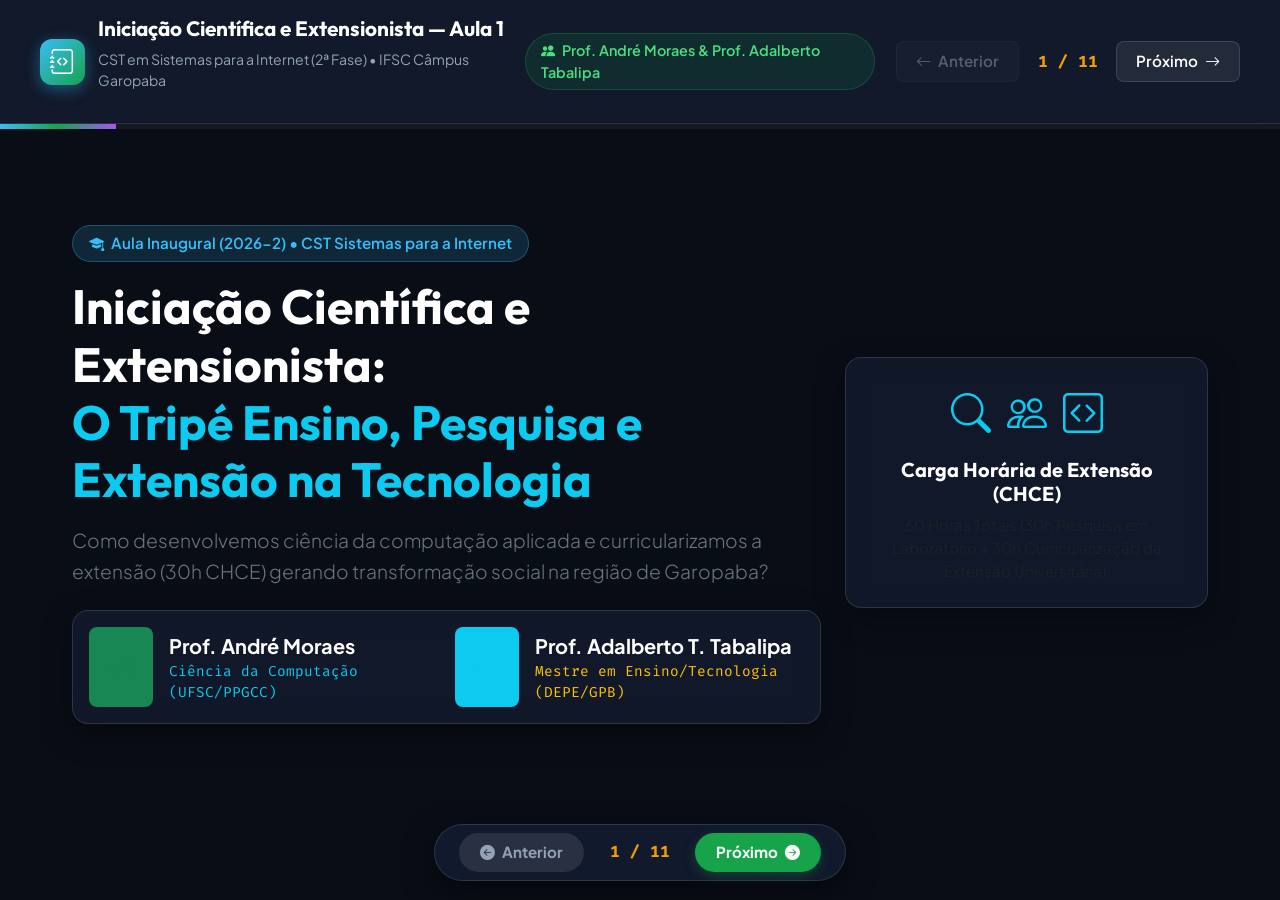
==== commit a9c05d97: "Expande o slide do Tripé Ensino-Pesquisa-Extensão com ícones e subpontos explicativos, adiciona exem" ====
--- a/2026-2/aula-1-introducao/index.html
+++ b/2026-2/aula-1-introducao/index.html
@@ -71,7 +71,7 @@
       display: flex;
       justify-content: space-between;
       align-items: center;
-      padding: 0.9rem 2.5rem;
+      padding: 1rem 2.5rem;
       background: rgba(19, 27, 46, 0.92);
       backdrop-filter: blur(12px);
       border-bottom: 1px solid var(--border-color);
@@ -85,26 +85,26 @@
     }
 
     .brand-logo .logo-icon {
-      width: 44px;
-      height: 44px;
+      width: 46px;
+      height: 46px;
       background: linear-gradient(135deg, var(--accent-blue), var(--ifsc-green));
       color: white;
       border-radius: 12px;
       display: flex;
       align-items: center;
       justify-content: center;
-      font-size: 1.45rem;
+      font-size: 1.55rem;
       box-shadow: 0 4px 15px rgba(56, 189, 248, 0.4);
     }
 
     .brand-title {
-      font-size: 1.25rem;
+      font-size: 1.3rem;
       font-weight: 700;
       color: white;
     }
 
     .brand-subtitle {
-      font-size: 0.85rem;
+      font-size: 0.88rem;
       color: var(--text-muted);
     }
 
@@ -118,7 +118,7 @@
       background: rgba(255, 255, 255, 0.08);
       border: 1px solid var(--border-color);
       color: white;
-      padding: 0.5rem 1.1rem;
+      padding: 0.5rem 1.2rem;
       border-radius: 8px;
       cursor: pointer;
       transition: all 0.2s ease;
@@ -141,9 +141,9 @@
     }
 
     .slide-counter {
-      font-size: 0.95rem;
+      font-size: 1rem;
       color: var(--accent-amber);
-      min-width: 65px;
+      min-width: 70px;
       text-align: center;
       font-weight: 700;
     }
@@ -179,7 +179,7 @@
       visibility: hidden;
       transition: all 0.4s ease;
       transform: translateX(30px);
-      padding: 1.8rem 4.5rem 5.8rem 4.5rem;
+      padding: 2rem 4.5rem 6rem 4.5rem;
       display: flex;
       flex-direction: column;
       justify-content: center;
@@ -192,13 +192,13 @@
       transform: translateX(0);
     }
 
-    /* CARDS & GLASSMORPHISM COM FONTES EXPANDIDAS */
+    /* CARDS & GLASSMORPHISM COM FONTES DE ALTA VISIBILIDADE */
     .glass-card {
-      background: rgba(19, 27, 46, 0.8);
+      background: rgba(19, 27, 46, 0.82);
       border: 1px solid var(--border-color);
       border-radius: var(--radius-lg);
-      padding: 1.5rem;
-      backdrop-filter: blur(10px);
+      padding: 1.6rem;
+      backdrop-filter: blur(12px);
       box-shadow: 0 10px 30px rgba(0, 0, 0, 0.35);
       transition: all 0.3s ease;
     }
@@ -212,9 +212,9 @@
       background: rgba(56, 189, 248, 0.15);
       border: 1px solid rgba(56, 189, 248, 0.3);
       color: var(--accent-blue);
-      padding: 0.4rem 0.95rem;
+      padding: 0.4rem 1rem;
       border-radius: 50px;
-      font-size: 0.9rem;
+      font-size: 0.95rem;
       font-weight: 600;
       display: inline-flex;
       align-items: center;
@@ -225,9 +225,9 @@
       background: rgba(22, 163, 74, 0.15);
       border: 1px solid rgba(22, 163, 74, 0.3);
       color: #4ade80;
-      padding: 0.35rem 0.85rem;
+      padding: 0.35rem 0.9rem;
       border-radius: 50px;
-      font-size: 0.85rem;
+      font-size: 0.9rem;
       font-weight: 600;
     }
 
@@ -235,9 +235,9 @@
       background: rgba(245, 158, 11, 0.15);
       border: 1px solid rgba(245, 158, 11, 0.3);
       color: var(--accent-amber);
-      padding: 0.25rem 0.55rem;
+      padding: 0.25rem 0.6rem;
       border-radius: 4px;
-      font-size: 0.75rem;
+      font-size: 0.78rem;
       font-weight: 700;
       text-transform: uppercase;
     }
@@ -246,9 +246,9 @@
       background: rgba(255, 255, 255, 0.08);
       border: 1px solid var(--border-color);
       color: var(--text-muted);
-      padding: 0.2rem 0.5rem;
+      padding: 0.2rem 0.55rem;
       border-radius: 4px;
-      font-size: 0.72rem;
+      font-size: 0.78rem;
       font-family: 'Fira Code', monospace;
     }
 
@@ -262,9 +262,9 @@
       border: 1px solid var(--border-color);
       color: var(--accent-blue);
       text-decoration: none;
-      padding: 0.4rem 0.85rem;
+      padding: 0.45rem 0.9rem;
       border-radius: 6px;
-      font-size: 0.8rem;
+      font-size: 0.85rem;
       font-weight: 600;
       transition: all 0.2s ease;
     }
@@ -285,9 +285,9 @@
       border: 1px solid rgba(239, 68, 68, 0.3);
       color: #f87171;
       text-decoration: none;
-      padding: 0.4rem 0.85rem;
+      padding: 0.45rem 0.9rem;
       border-radius: 6px;
-      font-size: 0.8rem;
+      font-size: 0.85rem;
       font-weight: 600;
       transition: all 0.2s ease;
     }
@@ -308,10 +308,10 @@
       border: 1px solid var(--border-color);
       backdrop-filter: blur(16px);
       border-radius: 50px;
-      padding: 0.45rem 1.4rem;
+      padding: 0.5rem 1.5rem;
       display: flex;
       align-items: center;
-      gap: 1.2rem;
+      gap: 1.3rem;
       box-shadow: 0 10px 30px rgba(0,0,0,0.5);
       z-index: 100;
     }
@@ -320,9 +320,9 @@
       background: var(--ifsc-green);
       color: white;
       border: none;
-      padding: 0.45rem 1.25rem;
+      padding: 0.5rem 1.3rem;
       border-radius: 50px;
-      font-size: 0.9rem;
+      font-size: 0.95rem;
       font-weight: 700;
       cursor: pointer;
       display: flex;
@@ -349,14 +349,14 @@
       background: var(--bg-card);
       border: 1px solid var(--border-color);
       border-radius: var(--radius-md);
-      padding: 1.35rem;
+      padding: 1.4rem;
       position: relative;
       height: 100%;
     }
 
     .pipeline-number {
-      width: 36px;
-      height: 36px;
+      width: 38px;
+      height: 38px;
       border-radius: 50%;
       background: var(--accent-blue);
       color: #090d16;
@@ -365,7 +365,7 @@
       align-items: center;
       justify-content: center;
       margin-bottom: 0.85rem;
-      font-size: 1.05rem;
+      font-size: 1.1rem;
     }
   </style>
 </head>
@@ -419,7 +419,7 @@
               Iniciação Científica e Extensionista: <br>
               <span class="text-info">O Tripé Ensino, Pesquisa e Extensão na Tecnologia</span>
             </h2>
-            <p class="lead text-secondary mb-4" style="font-size: 1.15rem;">
+            <p class="lead text-secondary mb-4" style="font-size: 1.2rem; line-height: 1.6;">
               Como desenvolvemos ciência da computação aplicada e curricularizamos a extensão (30h CHCE) gerando transformação social na região de Garopaba?
             </p>
 
@@ -428,24 +428,24 @@
               <div class="row g-3">
                 <div class="col-md-6">
                   <div class="d-flex align-items-center gap-3">
-                    <div class="p-2 bg-success bg-opacity-20 rounded-3 text-success fs-3">
+                    <div class="p-3 bg-success bg-opacity-20 rounded-3 text-success fs-2">
                       <i class="bi bi-code-slash"></i>
                     </div>
                     <div>
-                      <div class="fw-bold text-white fs-6">Prof. André Moraes</div>
-                      <div class="text-info font-code" style="font-size: 0.85rem;">Ciência da Computação (UFSC/PPGCC)</div>
+                      <div class="fw-bold text-white fs-5">Prof. André Moraes</div>
+                      <div class="text-info font-code" style="font-size: 0.9rem;">Ciência da Computação (UFSC/PPGCC)</div>
                     </div>
                   </div>
                 </div>
 
                 <div class="col-md-6">
                   <div class="d-flex align-items-center gap-3">
-                    <div class="p-2 bg-info bg-opacity-20 rounded-3 text-info fs-3">
+                    <div class="p-3 bg-info bg-opacity-20 rounded-3 text-info fs-2">
                       <i class="bi bi-journal-bookmark-fill"></i>
                     </div>
                     <div>
-                      <div class="fw-bold text-white fs-6">Prof. Adalberto T. Tabalipa</div>
-                      <div class="text-warning font-code" style="font-size: 0.85rem;">Mestre em Ensino/Tecnologia (DEPE/GPB)</div>
+                      <div class="fw-bold text-white fs-5">Prof. Adalberto T. Tabalipa</div>
+                      <div class="text-warning font-code" style="font-size: 0.9rem;">Mestre em Ensino/Tecnologia (DEPE/GPB)</div>
                     </div>
                   </div>
                 </div>
@@ -460,8 +460,8 @@
                 <i class="bi bi-people"></i>
                 <i class="bi bi-code-square"></i>
               </div>
-              <h3 class="h6 font-outfit text-white mb-2 fs-5">Carga Horária de Extensão (CHCE)</h3>
-              <p class="text-muted small mb-0" style="font-size: 0.9rem;">
+              <h3 class="h5 font-outfit text-white mb-2 fw-bold">Carga Horária de Extensão (CHCE)</h3>
+              <p class="text-muted small mb-0" style="font-size: 0.95rem; line-height: 1.5;">
                 60 Horas Totais (30h Pesquisa em Laboratório + 30h Curricularização da Extensão Universitária).
               </p>
             </div>
@@ -469,106 +469,175 @@
         </div>
       </section>
 
-      <!-- SLIDE 2: O TRIPÉ DO IFSC E A CURRICULARIZAÇÃO DA EXTENSÃO -->
+      <!-- SLIDE 2: O TRIPÉ DO IFSC E A CURRICULARIZAÇÃO DA EXTENSÃO (EXPANDIDO COM ÍCONES E DETALHES) -->
       <section class="slide" id="slide-2">
         <div class="mb-3">
           <span class="badge-custom mb-2">
             <i class="bi bi-building"></i> Fundamentos Institucionais
           </span>
           <h2 class="h3 fw-bold font-outfit text-white">O Tripé do IFSC: Ensino, Pesquisa & Extensão</h2>
-          <p class="text-secondary small" style="font-size: 0.95rem;">
-            A indissociabilidade acadêmica regulamentada no IFSC pela Resolução CONSUP 40/2016:
+          <p class="text-secondary small" style="font-size: 1.05rem;">
+            A indissociabilidade acadêmica constitucional regulamentada no IFSC pela Resolução CONSUP 40/2016:
           </p>
         </div>
 
         <div class="row g-3">
-          <div class="col-md-4">
-            <div class="glass-card h-100 border-info">
-              <div class="d-flex align-items-center gap-2 mb-2 text-info">
-                <i class="bi bi-book-fill fs-3"></i>
-                <h3 class="h6 font-outfit fw-bold mb-0 fs-5">1. Ensino</h3>
-              </div>
-              <p class="text-secondary small mb-0" style="font-size: 0.88rem;">
-                Construção dos conhecimentos fundamentais de engenharia de software, programação e sistemas para a web na graduação.
-              </p>
-            </div>
-          </div>
-
-          <div class="col-md-4">
-            <div class="glass-card h-100 border-success">
-              <div class="d-flex align-items-center gap-2 mb-2 text-success">
-                <i class="bi bi-lightbulb-fill fs-3"></i>
-                <h3 class="h6 font-outfit fw-bold mb-0 fs-5">2. Pesquisa Científica</h3>
-              </div>
-              <p class="text-secondary small mb-0" style="font-size: 0.88rem;">
-                Investigação rigorosa (Wazlawick, Gil), formulação de hipóteses, experimentos empíricos e produção de artigos científicos no padrão SBC.
-              </p>
-            </div>
-          </div>
-
-          <div class="col-md-4">
-            <div class="glass-card h-100 border-warning">
-              <div class="d-flex align-items-center gap-2 mb-2 text-warning">
-                <i class="bi bi-people-fill fs-3"></i>
-                <h3 class="h6 font-outfit fw-bold mb-0 fs-5">3. Extensão (CHCE)</h3>
-              </div>
-              <p class="text-secondary small mb-0" style="font-size: 0.88rem;">
-                Interação dialógica e transformadora entre o IFSC e a comunidade regional de Garopaba (30h de carga horária curricularizada de extensão).
-              </p>
+          <!-- 1. ENSINO -->
+          <div class="col-md-4">
+            <div class="glass-card h-100 border-info p-4">
+              <div class="d-flex align-items-center gap-3 mb-3">
+                <div class="p-3 bg-info bg-opacity-20 rounded-3 text-info fs-2">
+                  <i class="bi bi-mortarboard-fill"></i>
+                </div>
+                <div>
+                  <h3 class="h5 font-outfit fw-bold text-white mb-0">1. Ensino</h3>
+                  <span class="badge bg-info text-dark extra-small">Base Técnica</span>
+                </div>
+              </div>
+              <p class="text-secondary small mb-2" style="font-size: 0.95rem; line-height: 1.6;">
+                Domínio dos conceitos fundamentais de engenharia de software, programação voltada para a web, bancos de dados e sistemas distribuídos.
+              </p>
+              <div class="p-2 bg-dark rounded-3 font-code text-info extra-small" style="font-size: 0.82rem;">
+                <i class="bi bi-check2-circle me-1"></i> Aprendizado teórico e prático em sala.
+              </div>
+            </div>
+          </div>
+
+          <!-- 2. PESQUISA -->
+          <div class="col-md-4">
+            <div class="glass-card h-100 border-success p-4">
+              <div class="d-flex align-items-center gap-3 mb-3">
+                <div class="p-3 bg-success bg-opacity-20 rounded-3 text-success fs-2">
+                  <i class="bi bi-lightbulb-fill"></i>
+                </div>
+                <div>
+                  <h3 class="h5 font-outfit fw-bold text-white mb-0">2. Pesquisa</h3>
+                  <span class="badge bg-success text-white extra-small">Inovação & Ciência</span>
+                </div>
+              </div>
+              <p class="text-secondary small mb-2" style="font-size: 0.95rem; line-height: 1.6;">
+                Investigação sistemática e método científico (Wazlawick, Gil) para resolver problemas sem resposta pronta com testes e hipóteses.
+              </p>
+              <div class="p-2 bg-dark rounded-3 font-code text-success extra-small" style="font-size: 0.82rem;">
+                <i class="bi bi-journal-code me-1"></i> Produção de artigos e testes empíricos.
+              </div>
+            </div>
+          </div>
+
+          <!-- 3. EXTENSÃO -->
+          <div class="col-md-4">
+            <div class="glass-card h-100 border-warning p-4">
+              <div class="d-flex align-items-center gap-3 mb-3">
+                <div class="p-3 bg-warning bg-opacity-20 rounded-3 text-warning fs-2">
+                  <i class="bi bi-people-fill"></i>
+                </div>
+                <div>
+                  <h3 class="h5 font-outfit fw-bold text-white mb-0">3. Extensão (CHCE)</h3>
+                  <span class="badge bg-warning text-dark extra-small">Impacto Social</span>
+                </div>
+              </div>
+              <p class="text-secondary small mb-2" style="font-size: 0.95rem; line-height: 1.6;">
+                Interação dialógica e transformadora entre o IFSC e a sociedade de Garopaba, transferindo conhecimento de TI para resolver dores reais.
+              </p>
+              <div class="p-2 bg-dark rounded-3 font-code text-warning extra-small" style="font-size: 0.82rem;">
+                <i class="bi bi-heart-pulse me-1"></i> 30h de Curricularização da Extensão.
+              </div>
             </div>
           </div>
         </div>
       </section>
 
-      <!-- SLIDE 3: MÉTODOS DE PESQUISA (WAZLAWICK & GIL) -->
+      <!-- SLIDE 3: MÉTODOS DE PESQUISA NA COMPUTAÇÃO (EXPANDIDO COM EXEMPLOS INDIVIDUAIS REAIS) -->
       <section class="slide" id="slide-3">
         <div class="mb-3">
           <span class="badge-custom mb-2">
             <i class="bi bi-diagram-3-fill"></i> Abordagens Científicas
           </span>
-          <h2 class="h3 fw-bold font-outfit text-white">Métodos de Pesquisa na Computação (Wazlawick & Gil)</h2>
-          <p class="text-secondary small" style="font-size: 0.95rem;">
-            A ciência na computação exige a escolha da abordagem metodológica correta para validar a solução:
+          <h2 class="h3 fw-bold font-outfit text-white">Métodos de Pesquisa na Computação (Exemplos Práticos)</h2>
+          <p class="text-secondary small" style="font-size: 1.05rem;">
+            Como cada abordagem de pesquisa (Wazlawick & Gil) é aplicada na prática em Ciência da Computação:
           </p>
         </div>
 
         <div class="row g-3">
-          <div class="col-md-4">
-            <div class="glass-card h-100 border-success">
-              <div class="d-flex align-items-center justify-content-between mb-2">
-                <i class="bi bi-cpu-fill text-success fs-3"></i>
-                <span class="badge-extensao">Constrói & Avalia</span>
-              </div>
-              <h3 class="h6 font-outfit text-white fw-bold mb-1 fs-5">Pesquisa Experimental</h3>
-              <p class="text-secondary small mb-0" style="font-size: 0.88rem;">
-                Construção de um artefato de software (MVP) e execução de testes de desempenho, consumo de dados e estabilidade.
-              </p>
-            </div>
-          </div>
-
-          <div class="col-md-4">
-            <div class="glass-card h-100 border-info">
-              <div class="d-flex align-items-center justify-content-between mb-2">
-                <i class="bi bi-bar-chart-line-fill text-info fs-3"></i>
-                <span class="badge-extensao">Métricas & Dados</span>
-              </div>
-              <h3 class="h6 font-outfit text-white fw-bold mb-1 fs-5">Pesquisa Quantitativa</h3>
-              <p class="text-secondary small mb-0" style="font-size: 0.88rem;">
-                Coleta de indicadores mensuráveis: tempo de resposta, taxa de erro, questionários padronizados e tabelas de métricas.
-              </p>
-            </div>
-          </div>
-
-          <div class="col-md-4">
-            <div class="glass-card h-100 border-warning">
-              <div class="d-flex align-items-center justify-content-between mb-2">
-                <i class="bi bi-chat-quote-fill text-warning fs-3"></i>
-                <span class="badge-extensao">Usabilidade & Percepção</span>
-              </div>
-              <h3 class="h6 font-outfit text-white fw-bold mb-1 fs-5">Pesquisa Qualitativa</h3>
-              <p class="text-secondary small mb-0" style="font-size: 0.88rem;">
-                Entrevistas estruturadas, grupos focais e observação direta de campo para avaliar o impacto social e a usabilidade.
-              </p>
+          <!-- 1. EXPERIMENTAL -->
+          <div class="col-md-4">
+            <div class="glass-card h-100 border-success p-4">
+              <div class="d-flex align-items-center gap-3 mb-2">
+                <div class="p-2 bg-success bg-opacity-20 rounded-3 text-success fs-3">
+                  <i class="bi bi-cpu-fill"></i>
+                </div>
+                <div>
+                  <h3 class="h6 font-outfit text-white fw-bold mb-0 fs-5">1. Pesquisa Experimental</h3>
+                  <span class="badge-extensao">Constrói & Mede</span>
+                </div>
+              </div>
+              <p class="text-secondary small mb-3" style="font-size: 0.92rem; line-height: 1.5;">
+                Desenvolve-se um protótipo de software e submete-se o artefato a cenários controlados de teste.
+              </p>
+
+              <div class="p-3 bg-dark rounded-3 border border-secondary border-opacity-25">
+                <div class="fw-bold text-success small mb-1">
+                  <i class="bi bi-play-circle-fill me-1"></i> Exemplo Real na Computação:
+                </div>
+                <p class="text-secondary extra-small mb-0" style="font-size: 0.85rem;">
+                  <em>"Comparar o tempo de resposta e consumo de memória RAM entre dois servidores web (Nginx vs Node.js) sob carga simulada de 1.000 requisições simultâneas."</em>
+                </p>
+              </div>
+            </div>
+          </div>
+
+          <!-- 2. QUANTITATIVA -->
+          <div class="col-md-4">
+            <div class="glass-card h-100 border-info p-4">
+              <div class="d-flex align-items-center gap-3 mb-2">
+                <div class="p-2 bg-info bg-opacity-20 rounded-3 text-info fs-3">
+                  <i class="bi bi-bar-chart-line-fill"></i>
+                </div>
+                <div>
+                  <h3 class="h6 font-outfit text-white fw-bold mb-0 fs-5">2. Pesquisa Quantitativa</h3>
+                  <span class="badge-extensao">Métricas & Dados</span>
+                </div>
+              </div>
+              <p class="text-secondary small mb-3" style="font-size: 0.92rem; line-height: 1.5;">
+                Mede-se o desempenho por meio de números, estatística descritiva e indicadores quantificáveis.
+              </p>
+
+              <div class="p-3 bg-dark rounded-3 border border-secondary border-opacity-25">
+                <div class="fw-bold text-info small mb-1">
+                  <i class="bi bi-play-circle-fill me-1"></i> Exemplo Real na Computação:
+                </div>
+                <p class="text-secondary extra-small mb-0" style="font-size: 0.85rem;">
+                  <em>"Coletar a taxa de conclusão de tarefas e a pontuação média da escala SUS (System Usability Scale) aplicada a 50 usuários de um aplicativo."</em>
+                </p>
+              </div>
+            </div>
+          </div>
+
+          <!-- 3. QUALITATIVA -->
+          <div class="col-md-4">
+            <div class="glass-card h-100 border-warning p-4">
+              <div class="d-flex align-items-center gap-3 mb-2">
+                <div class="p-2 bg-warning bg-opacity-20 rounded-3 text-warning fs-3">
+                  <i class="bi bi-chat-quote-fill"></i>
+                </div>
+                <div>
+                  <h3 class="h6 font-outfit text-white fw-bold mb-0 fs-5">3. Pesquisa Qualitativa</h3>
+                  <span class="badge-extensao">Percepção & Usabilidade</span>
+                </div>
+              </div>
+              <p class="text-secondary small mb-3" style="font-size: 0.92rem; line-height: 1.5;">
+                Investigam-se opiniões, percepções e comportamentos através de entrevistas e grupos focais.
+              </p>
+
+              <div class="p-3 bg-dark rounded-3 border border-secondary border-opacity-25">
+                <div class="fw-bold text-warning small mb-1">
+                  <i class="bi bi-play-circle-fill me-1"></i> Exemplo Real na Computação:
+                </div>
+                <p class="text-secondary extra-small mb-0" style="font-size: 0.85rem;">
+                  <em>"Realizar entrevistas em profundidade com comerciantes de Garopaba para entender os motivos de resistência no uso de sistemas digitais de vendas."</em>
+                </p>
+              </div>
             </div>
           </div>
         </div>
@@ -581,7 +650,7 @@
             <i class="bi bi-map-fill"></i> Fluxo do Semestre
           </span>
           <h2 class="h3 fw-bold font-outfit text-white">Pipeline Científico e Extensionista (4 Pilares)</h2>
-          <p class="text-secondary small" style="font-size: 0.95rem;">
+          <p class="text-secondary small" style="font-size: 1.05rem;">
             Como conduziremos o seu projeto desde a dor social até a publicação científica:
           </p>
         </div>
@@ -591,7 +660,7 @@
             <div class="pipeline-step">
               <div class="pipeline-number">1</div>
               <h3 class="h6 font-outfit text-info fw-bold fs-5">Problematização Social</h3>
-              <p class="text-secondary small mb-0" style="font-size: 0.88rem;">
+              <p class="text-secondary small mb-0" style="font-size: 0.92rem; line-height: 1.5;">
                 Mapeamento de demandas da comunidade de Garopaba, pergunta de pesquisa e Diário de Bordo.
               </p>
             </div>
@@ -600,7 +669,7 @@
             <div class="pipeline-step">
               <div class="pipeline-number" style="background: var(--ifsc-green); color: white;">2</div>
               <h3 class="h6 font-outfit text-success fw-bold fs-5">Planejamento & Prototipação</h3>
-              <p class="text-secondary small mb-0" style="font-size: 0.88rem;">
+              <p class="text-secondary small mb-0" style="font-size: 0.92rem; line-height: 1.5;">
                 WBS/EAP, cronograma no Gantt, quadro Kanban no GitHub Projects e wireframes no Figma.
               </p>
             </div>
@@ -609,7 +678,7 @@
             <div class="pipeline-step">
               <div class="pipeline-number" style="background: var(--accent-purple); color: white;">3</div>
               <h3 class="h6 font-outfit text-purple fw-bold fs-5" style="color: var(--accent-purple);">Código, Git & Pages</h3>
-              <p class="text-secondary small mb-0" style="font-size: 0.88rem;">
+              <p class="text-secondary small mb-0" style="font-size: 0.92rem; line-height: 1.5;">
                 Desenvolvimento do MVP web com versionamento no Git/GitHub em equipe e site no GitHub Pages.
               </p>
             </div>
@@ -618,7 +687,7 @@
             <div class="pipeline-step">
               <div class="pipeline-number" style="background: var(--accent-amber); color: white;">4</div>
               <h3 class="h6 font-outfit text-warning fw-bold fs-5">Artigo SBC & Submissão</h3>
-              <p class="text-secondary small mb-0" style="font-size: 0.88rem;">
+              <p class="text-secondary small mb-0" style="font-size: 0.92rem; line-height: 1.5;">
                 Coleta de dados empíricos, escrita em LaTeX/Overleaf (modelo SBC) e submissão a evento científico.
               </p>
             </div>
@@ -633,7 +702,7 @@
             <i class="bi bi-stars"></i> Inspiração Superior
           </span>
           <h2 class="h3 fw-bold font-outfit text-white">Projetos Científicos & Extensionistas: Educação, Jogos & Saúde</h2>
-          <p class="text-secondary small" style="font-size: 0.95rem;">
+          <p class="text-secondary small" style="font-size: 1.05rem;">
             Exemplos de sistemas alinhados à pesquisa acadêmica e à extensão social no IFSC Garopaba:
           </p>
         </div>
@@ -641,13 +710,13 @@
         <div class="row g-3">
           <!-- 1. EDUCAÇÃO -->
           <div class="col-md-4">
-            <div class="glass-card h-100 p-3 border-info">
-              <div class="d-flex align-items-center justify-content-between mb-2">
-                <i class="bi bi-journal-check text-info fs-2"></i>
+            <div class="glass-card h-100 p-4 border-info">
+              <div class="d-flex align-items-center justify-content-between mb-3">
+                <i class="bi bi-journal-check text-info fs-1"></i>
                 <span class="badge-extensao">Educação & Tecnologia</span>
               </div>
-              <h3 class="h6 font-outfit text-white fw-bold mb-1 fs-5">Plataformas Adaptativas de Ensino</h3>
-              <p class="text-secondary small mb-0" style="font-size: 0.88rem;">
+              <h3 class="h6 font-outfit text-white fw-bold mb-2 fs-5">Plataformas Adaptativas de Ensino</h3>
+              <p class="text-secondary small mb-0" style="font-size: 0.92rem; line-height: 1.6;">
                 Sistemas web para aprendizagem interativa, salas virtuais inclusivas e ferramentas de apoio ao trabalhador e escolas públicas da região.
               </p>
             </div>
@@ -655,13 +724,13 @@
 
           <!-- 2. JOGOS DIGITAIS E GAMIFICAÇÃO -->
           <div class="col-md-4">
-            <div class="glass-card h-100 p-3 border-purple">
-              <div class="d-flex align-items-center justify-content-between mb-2">
-                <i class="bi bi-controller text-purple fs-2" style="color: var(--accent-purple);"></i>
+            <div class="glass-card h-100 p-4 border-purple">
+              <div class="d-flex align-items-center justify-content-between mb-3">
+                <i class="bi bi-controller text-purple fs-1" style="color: var(--accent-purple);"></i>
                 <span class="badge-extensao">Jogos Sérios & Inclusão</span>
               </div>
-              <h3 class="h6 font-outfit text-white fw-bold mb-1 fs-5">Jogos Educativos (Serious Games)</h3>
-              <p class="text-secondary small mb-0" style="font-size: 0.88rem;">
+              <h3 class="h6 font-outfit text-white fw-bold mb-2 fs-5">Jogos Educativos (Serious Games)</h3>
+              <p class="text-secondary small mb-0" style="font-size: 0.92rem; line-height: 1.6;">
                 Motores gráficos (Godot/Pygame/Canvas) aplicados à gamificação para crianças com atenção reduzida, ensino de física e preservação marinha.
               </p>
             </div>
@@ -669,13 +738,13 @@
 
           <!-- 3. SAÚDE & BEM-ESTAR -->
           <div class="col-md-4">
-            <div class="glass-card h-100 p-3 border-rose">
-              <div class="d-flex align-items-center justify-content-between mb-2">
-                <i class="bi bi-heart-pulse-fill text-danger fs-2"></i>
+            <div class="glass-card h-100 p-4 border-rose">
+              <div class="d-flex align-items-center justify-content-between mb-3">
+                <i class="bi bi-heart-pulse-fill text-danger fs-1"></i>
                 <span class="badge-extensao">Saúde & Tecnologia Assistiva</span>
               </div>
-              <h3 class="h6 font-outfit text-white fw-bold mb-1 fs-5">Saúde Pública & Acessibilidade</h3>
-              <p class="text-secondary small mb-0" style="font-size: 0.88rem;">
+              <h3 class="h6 font-outfit text-white fw-bold mb-2 fs-5">Saúde Pública & Acessibilidade</h3>
+              <p class="text-secondary small mb-0" style="font-size: 0.92rem; line-height: 1.6;">
                 Plataformas de acessibilidade em Libras (NAPNE IFSC), acompanhamento comunitário de pacientes e sistemas de saúde ambiental e balneabilidade.
               </p>
             </div>
@@ -693,7 +762,7 @@
             <span class="text-muted small">Exemplos Práticos em Desenvolvimento no IFSC Garopaba</span>
           </div>
           <h2 class="h3 fw-bold font-outfit text-white mb-1">O que os Estudantes Estão Construindo?</h2>
-          <p class="text-secondary small" style="font-size: 0.95rem;">
+          <p class="text-secondary small" style="font-size: 1.05rem;">
             Projetos reais com repositórios no GitHub e vídeos de pitch dos estudantes:
           </p>
         </div>
@@ -708,7 +777,7 @@
                   <span class="text-muted extra-small font-code">Godot Engine</span>
                 </div>
                 <h3 class="h6 font-outfit text-white fw-bold mb-1 fs-6">1. SMC: Montagem de PCs</h3>
-                <p class="text-secondary extra-small mb-2" style="font-size: 0.8rem;">
+                <p class="text-secondary extra-small mb-2" style="font-size: 0.85rem;">
                   Jogo/Ferramenta virtual drag-and-drop no Godot para aprendizado prático de montagem de hardware.
                 </p>
               </div>
@@ -732,7 +801,7 @@
                   <span class="text-muted extra-small font-code">Docker / Nginx</span>
                 </div>
                 <h3 class="h6 font-outfit text-white fw-bold mb-1 fs-6">2. JifTV: Streaming Adaptativo</h3>
-                <p class="text-secondary extra-small mb-2" style="font-size: 0.8rem;">
+                <p class="text-secondary extra-small mb-2" style="font-size: 0.85rem;">
                   Transmissão ao vivo em tempo real dos jogos do IFSC (JIF) via streaming adaptativo + catálogo web.
                 </p>
               </div>
@@ -756,7 +825,7 @@
                   <span class="text-muted extra-small font-code">Raspberry Pi</span>
                 </div>
                 <h3 class="h6 font-outfit text-white fw-bold mb-1 fs-6">3. RasPorta: Fechadura Biométrica</h3>
-                <p class="text-secondary extra-small mb-2" style="font-size: 0.8rem;">
+                <p class="text-secondary extra-small mb-2" style="font-size: 0.85rem;">
                   Fechadura automática inteligente controlada por leitor biométrico, Raspberry Pi e Flask.
                 </p>
               </div>
@@ -780,7 +849,7 @@
                   <span class="text-muted extra-small font-code">Django / WebSockets</span>
                 </div>
                 <h3 class="h6 font-outfit text-white fw-bold mb-1 fs-6">4. D20Hub: Gerenciador de RPG</h3>
-                <p class="text-secondary extra-small mb-2" style="font-size: 0.8rem;">
+                <p class="text-secondary extra-small mb-2" style="font-size: 0.85rem;">
                   Plataforma web de gerenciamento de fichas de RPG de mesa e salas interativas em tempo real.
                 </p>
               </div>
@@ -804,7 +873,7 @@
                   <span class="text-muted extra-small font-code">BME280 / Python</span>
                 </div>
                 <h3 class="h6 font-outfit text-white fw-bold mb-1 fs-6">5. Estação Meteorológica IFSC</h3>
-                <p class="text-secondary extra-small mb-2" style="font-size: 0.8rem;">
+                <p class="text-secondary extra-small mb-2" style="font-size: 0.85rem;">
                   Estação meteorológica de baixo custo com sensores e Raspberry Pi para dados climáticos locais.
                 </p>
               </div>
@@ -828,7 +897,7 @@
                   <span class="text-muted extra-small font-code">PyTorch / LM Studio</span>
                 </div>
                 <h3 class="h6 font-outfit text-white fw-bold mb-1 fs-6">6. ChatBot Secretaria IFSC</h3>
-                <p class="text-secondary extra-small mb-2" style="font-size: 0.8rem;">
+                <p class="text-secondary extra-small mb-2" style="font-size: 0.85rem;">
                   Atendente virtual de IA treinado com LLMs locais para dúvidas frequentes da secretaria acadêmica.
                 </p>
               </div>
@@ -849,7 +918,7 @@
             <i class="bi bi-shield-check"></i> Ética e Regulamentação
           </span>
           <h2 class="h3 fw-bold font-outfit text-white">Ética na Pesquisa e Curricularização da Extensão</h2>
-          <p class="text-secondary small" style="font-size: 0.95rem;">
+          <p class="text-secondary small" style="font-size: 1.05rem;">
             Conheça os requisitos fundamentais para realizar pesquisas com seres humanos e cumprir a carga horária de extensão no IFSC:
           </p>
         </div>
@@ -863,11 +932,11 @@
               </h3>
               
               <!-- PARÁGRAFO CONCEITUAL EXPLICATIVO -->
-              <div class="p-3 bg-info bg-opacity-10 border border-info border-opacity-25 rounded-3 mb-3 text-white" style="font-size: 0.9rem; line-height: 1.5;">
+              <div class="p-3 bg-info bg-opacity-10 border border-info border-opacity-25 rounded-3 mb-3 text-white" style="font-size: 0.95rem; line-height: 1.6;">
                 <strong>O que significa?</strong> Toda pesquisa científica envolvendo interação direta com seres humanos (como testes de usabilidade de software, aplicação de questionários ou experimentos comportamentais) deve seguir condutas éticas para proteger a dignidade, privacidade e segurança dos participantes.
               </div>
 
-              <ul class="text-secondary small ps-3 mb-0" style="font-size: 0.9rem; line-height: 1.6;">
+              <ul class="text-secondary small ps-3 mb-0" style="font-size: 0.92rem; line-height: 1.6;">
                 <li class="mb-2"><strong>TCLE:</strong> Aplicação do Termo de Consentimento Livre e Esclarecido aos participantes.</li>
                 <li class="mb-2"><strong>LGPD:</strong> Conformidade com a Lei Geral de Proteção de Dados Pessoais no armazenamento.</li>
                 <li class="mb-0"><strong>Mitigação de Riscos:</strong> Garantia de anonimato e proteção de voluntários da comunidade.</li>
@@ -883,11 +952,11 @@
               </h3>
 
               <!-- PARÁGRAFO CONCEITUAL EXPLICATIVO -->
-              <div class="p-3 bg-warning bg-opacity-10 border border-warning border-opacity-25 rounded-3 mb-3 text-white" style="font-size: 0.9rem; line-height: 1.5;">
+              <div class="p-3 bg-warning bg-opacity-10 border border-warning border-opacity-25 rounded-3 mb-3 text-white" style="font-size: 0.95rem; line-height: 1.6;">
                 <strong>O que significa?</strong> Em atendimento à Resolução CONSUP/IFSC Nº 40/2016 e à legislação nacional, 10% da carga horária da graduação é destinada a ações de extensão. Nesta UC, <strong>30 horas</strong> são integralizadas ao interagir diretamente com a comunidade de Garopaba na solução de problemas reais.
               </div>
 
-              <ul class="text-secondary small ps-3 mb-0" style="font-size: 0.9rem; line-height: 1.6;">
+              <ul class="text-secondary small ps-3 mb-0" style="font-size: 0.92rem; line-height: 1.6;">
                 <li class="mb-2"><strong>Registro Oficial:</strong> Manutenção de Diário de Bordo e evidências da interação social.</li>
                 <li class="mb-2"><strong>Impacto Dialógico:</strong> Validação da solução tecnológica pelos usuários finais da comunidade.</li>
                 <li class="mb-0"><strong>Certificação:</strong> Emissão de horas curriculares de extensão para o histórico acadêmico.</li>
@@ -904,7 +973,7 @@
             <i class="bi bi-tools"></i> Ferramentas
           </span>
           <h2 class="h3 fw-bold font-outfit text-white">Nosso "Kit de Sobrevivência" Tecnológico</h2>
-          <p class="text-secondary small" style="font-size: 0.95rem;">
+          <p class="text-secondary small" style="font-size: 1.05rem;">
             As ferramentas oficiais para desenvolvimento, versionamento e escrita científica:
           </p>
         </div>
@@ -914,7 +983,7 @@
             <div class="glass-card text-center p-3">
               <i class="bi bi-github text-white display-5 mb-2"></i>
               <h3 class="h6 font-outfit text-white fw-bold fs-5">GitHub & Projects</h3>
-              <p class="text-secondary small mb-0" style="font-size: 0.85rem;">
+              <p class="text-secondary small mb-0" style="font-size: 0.9rem;">
                 Repositório oficial da equipe, histórico de código e quadro Kanban de tarefas.
               </p>
             </div>
@@ -924,7 +993,7 @@
             <div class="glass-card text-center p-3">
               <i class="bi bi-file-earmark-tex-fill text-info display-5 mb-2"></i>
               <h3 class="h6 font-outfit text-white fw-bold fs-5">Overleaf (LaTeX)</h3>
-              <p class="text-secondary small mb-0" style="font-size: 0.85rem;">
+              <p class="text-secondary small mb-0" style="font-size: 0.9rem;">
                 Editor online em nuvem para escrita do Artigo Científico no padrão oficial da SBC.
               </p>
             </div>
@@ -934,7 +1003,7 @@
             <div class="glass-card text-center p-3">
               <i class="bi bi-kanban-fill text-warning display-5 mb-2"></i>
               <h3 class="h6 font-outfit text-white fw-bold fs-5">Figma / Wireframes</h3>
-              <p class="text-secondary small mb-0" style="font-size: 0.85rem;">
+              <p class="text-secondary small mb-0" style="font-size: 0.9rem;">
                 Ferramenta para prototipação visual de telas e experiência do usuário (UI/UX).
               </p>
             </div>
@@ -944,7 +1013,7 @@
             <div class="glass-card text-center p-3">
               <i class="bi bi-journal-text text-success display-5 mb-2"></i>
               <h3 class="h6 font-outfit text-white fw-bold fs-5">Diário de Bordo</h3>
-              <p class="text-secondary small mb-0" style="font-size: 0.85rem;">
+              <p class="text-secondary small mb-0" style="font-size: 0.9rem;">
                 Registro semanal das reuniões, decisões da equipe e avanços no projeto.
               </p>
             </div>
@@ -959,7 +1028,7 @@
             <i class="bi bi-calendar-event-fill"></i> Pipeline de Submissão 2026/2
           </span>
           <h2 class="h3 fw-bold font-outfit text-white">Para Onde Vamos Submeter? Eventos Reais e Verificados</h2>
-          <p class="text-secondary small" style="font-size: 0.95rem;">
+          <p class="text-secondary small" style="font-size: 1.05rem;">
             Levantamos os prazos vigentes para o Checkpoint 3 — estes são alvos reais de submissão:
           </p>
         </div>
@@ -972,7 +1041,7 @@
                 <span class="badge-extensao">Alvo Principal</span>
               </div>
               <h3 class="h6 font-outfit text-white fw-bold mb-1 fs-6">Mostra de IC&T do IFSC</h3>
-              <p class="text-secondary extra-small mb-0" style="font-size: 0.82rem;">
+              <p class="text-secondary extra-small mb-0" style="font-size: 0.85rem;">
                 Evento institucional anual. Submissões acompanhadas pelo portal <span class="font-code text-info">ifsc.edu.br/mostra-cientifica</span> para apresentação oficial.
               </p>
             </div>
@@ -985,7 +1054,7 @@
                 <span class="badge-extensao">Extensão & Comunidade</span>
               </div>
               <h3 class="h6 font-outfit text-white fw-bold mb-1 fs-6">SNCT 2026</h3>
-              <p class="text-secondary extra-small mb-0" style="font-size: 0.82rem;">
+              <p class="text-secondary extra-small mb-0" style="font-size: 0.85rem;">
                 23ª Semana Nacional de Ciência e Tecnologia (19 a 23/out). O Câmpus Garopaba participa com atividades abertas.
               </p>
             </div>
@@ -998,7 +1067,7 @@
                 <span class="badge-extensao">Meta Acadêmica</span>
               </div>
               <h3 class="h6 font-outfit text-white fw-bold mb-1 fs-6">Computer on the Beach</h3>
-              <p class="text-secondary extra-small mb-0" style="font-size: 0.82rem;">
+              <p class="text-secondary extra-small mb-0" style="font-size: 0.85rem;">
                 Evento regional de computação (Florianópolis) via JEMS/SBC — destino ideal para artigos científicos consolidados.
               </p>
             </div>
@@ -1011,7 +1080,7 @@
                 <span class="badge-extensao">Ensaio Geral</span>
               </div>
               <h3 class="h6 font-outfit text-white fw-bold mb-1 fs-6">Mostra da Própria UC</h3>
-              <p class="text-secondary extra-small mb-0" style="font-size: 0.82rem;">
+              <p class="text-secondary extra-small mb-0" style="font-size: 0.85rem;">
                 Nosso evento interno na 20ª semana com banca examinadora — o ensaio geral antes de submissões externas.
               </p>
             </div>
@@ -1019,7 +1088,7 @@
         </div>
 
         <div class="glass-card mt-3 p-3" style="border-color: rgba(244, 63, 94, 0.35);">
-          <p class="text-secondary small mb-0" style="font-size: 0.88rem;">
+          <p class="text-secondary small mb-0" style="font-size: 0.92rem;">
             <i class="bi bi-exclamation-triangle-fill text-danger me-1"></i>
             <strong class="text-white">Atenção:</strong> O SEPEI (Seminário de Ensino, Pesquisa, Extensão e Inovação do IFSC) encerrou as submissões 2026 no primeiro semestre. Nossos focos vigentes para 2026/2 são a Mostra de IC&T e a SNCT.
           </p>
@@ -1033,7 +1102,7 @@
             <i class="bi bi-award-fill"></i> Sistema de Notas
           </span>
           <h2 class="h3 fw-bold font-outfit text-white">Como Será a Sua Avaliação na UC?</h2>
-          <p class="text-secondary small" style="font-size: 0.95rem;">
+          <p class="text-secondary small" style="font-size: 1.05rem;">
             Sistema contínuo e formativo em 3 instrumentos:
           </p>
         </div>
@@ -1043,7 +1112,7 @@
             <div class="glass-card h-100 text-center p-4">
               <div class="fs-1 text-info mb-2"><i class="bi bi-pencil-square"></i></div>
               <h3 class="h6 font-outfit text-white fw-bold fs-5">A1: Avaliação Conceitual (20%)</h3>
-              <p class="text-secondary small mb-0" style="font-size: 0.88rem;">
+              <p class="text-secondary small mb-0" style="font-size: 0.92rem;">
                 Avaliação individual escrita sobre método científico, ética, NBR/SBC e diretrizes de extensão.
               </p>
             </div>
@@ -1053,7 +1122,7 @@
             <div class="glass-card h-100 text-center p-4">
               <div class="fs-1 text-success mb-2"><i class="bi bi-calendar-check-fill"></i></div>
               <h3 class="h6 font-outfit text-white fw-bold fs-5">A2: Participação & Checkpoints (35%)</h3>
-              <p class="text-secondary small mb-0" style="font-size: 0.88rem;">
+              <p class="text-secondary small mb-0" style="font-size: 0.92rem;">
                 Atualizações semanais do Kanban, diário de bordo, mentorias e entregas dos Checkpoints 1, 2 e 3.
               </p>
             </div>
@@ -1063,7 +1132,7 @@
             <div class="glass-card h-100 text-center p-4">
               <div class="fs-1 text-warning mb-2"><i class="bi bi-file-earmark-pdf-fill"></i></div>
               <h3 class="h6 font-outfit text-white fw-bold fs-5">A3: Artigo SBC & Ação (45%)</h3>
-              <p class="text-secondary small mb-0" style="font-size: 0.88rem;">
+              <p class="text-secondary small mb-0" style="font-size: 0.92rem;">
                 Artigo científico completo no Overleaf, repositório GitHub, site no Pages e defesa na Mostra do IFSC.
               </p>
             </div>
@@ -1078,7 +1147,7 @@
             <i class="bi bi-flag-fill"></i> Atividade Prática da Aula 1
           </span>
           <h2 class="h3 fw-bold font-outfit text-white">Desafio Inicial: Equipes & Proposta de Extensão</h2>
-          <p class="text-secondary small" style="font-size: 0.95rem;">
+          <p class="text-secondary small" style="font-size: 1.05rem;">
             Mão na massa no laboratório de informática!
           </p>
         </div>
@@ -1092,7 +1161,7 @@
                     <i class="bi bi-1-circle-fill fs-4"></i>
                     <h3 class="h6 font-outfit fw-bold mb-0 fs-5">Passo 1: Grupos</h3>
                   </div>
-                  <p class="text-secondary small mb-0" style="font-size: 0.88rem;">
+                  <p class="text-secondary small mb-0" style="font-size: 0.92rem;">
                     Forme sua equipe de 3 a 4 estudantes da 2ª Fase do CST Sistemas para a Internet.
                   </p>
                 </div>
@@ -1102,7 +1171,7 @@
                     <i class="bi bi-2-circle-fill fs-4"></i>
                     <h3 class="h6 font-outfit fw-bold mb-0 fs-5">Passo 2: Pergunta-Problema</h3>
                   </div>
-                  <p class="text-secondary small mb-0" style="font-size: 0.88rem;">
+                  <p class="text-secondary small mb-0" style="font-size: 0.92rem;">
                     Formule <strong>2 ideias de projetos científico-extensionistas</strong> (em Educação, Jogos ou Saúde) conectando sistemas web à sociedade.
                   </p>
                 </div>
@@ -1112,7 +1181,7 @@
                     <i class="bi bi-3-circle-fill fs-4"></i>
                     <h3 class="h6 font-outfit fw-bold mb-0 fs-5">Passo 3: Repositório Git</h3>
                   </div>
-                  <p class="text-secondary small mb-0" style="font-size: 0.88rem;">
+                  <p class="text-secondary small mb-0" style="font-size: 0.92rem;">
                     Crie o repositório da equipe no GitHub e registre o primeiro arquivo do Diário de Bordo!
                   </p>
                 </div>
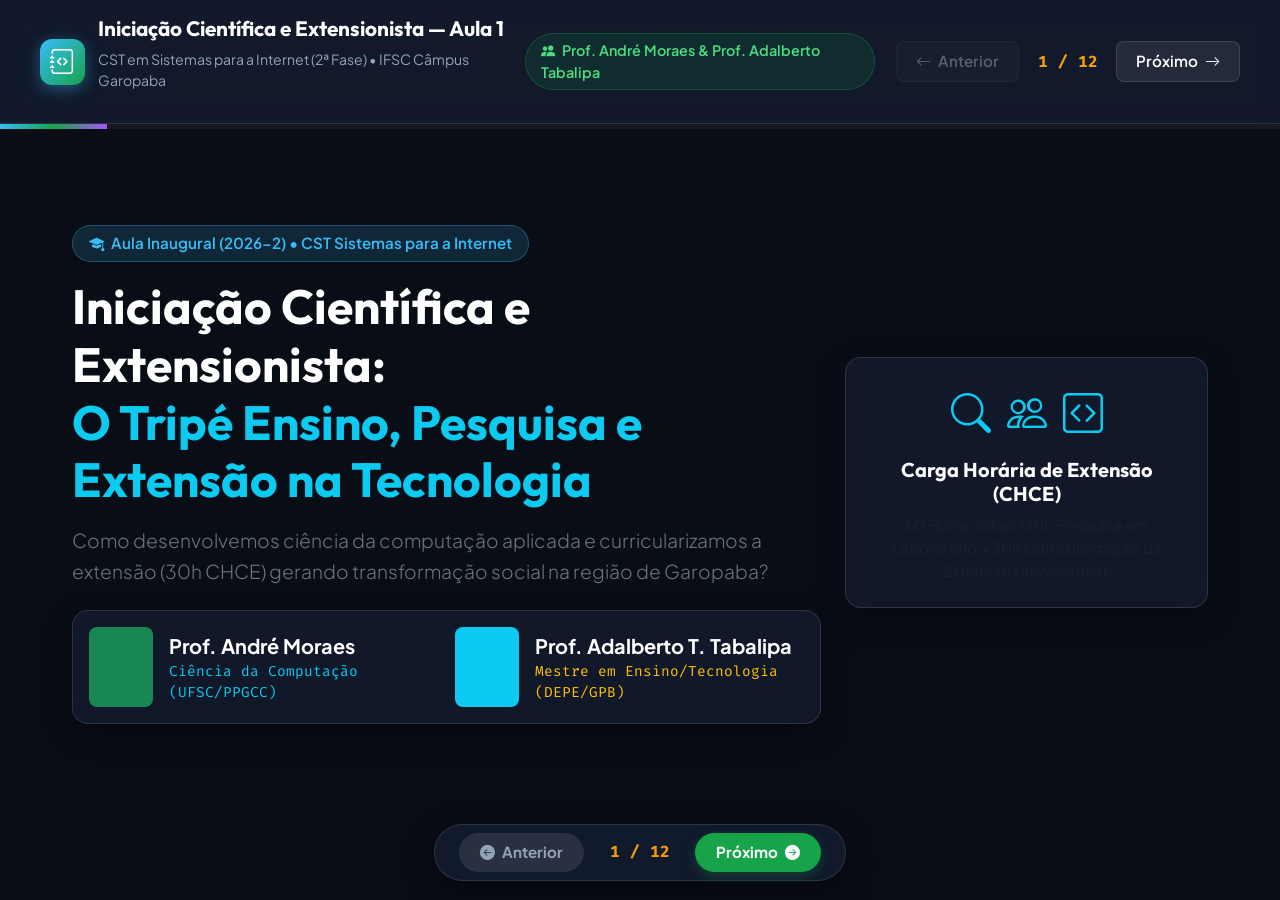
==== commit e4bdb30c: "Adiciona Slide 10 mostrando plataformas de mapeamento e submissão científica em Computação (JEMS/SBC" ====
--- a/2026-2/aula-1-introducao/index.html
+++ b/2026-2/aula-1-introducao/index.html
@@ -393,7 +393,7 @@
         <button class="btn-nav" id="btn-prev" onclick="prevSlide()" disabled>
           <i class="bi bi-arrow-left"></i> Anterior
         </button>
-        <span class="slide-counter font-code" id="slide-counter">1 / 11</span>
+        <span class="slide-counter font-code" id="slide-counter">1 / 12</span>
         <button class="btn-nav" id="btn-next" onclick="nextSlide()">
           Próximo <i class="bi bi-arrow-right"></i>
         </button>
@@ -1095,8 +1095,99 @@
         </div>
       </section>
 
-      <!-- SLIDE 10: AVALIAÇÃO DA UC -->
+      <!-- SLIDE 10: ONDE ENCONTRAR E SUBMETER EVENTOS CIENTÍFICOS EM COMPUTAÇÃO -->
       <section class="slide" id="slide-10">
+        <div class="mb-3">
+          <span class="badge-custom mb-2">
+            <i class="bi bi-search-heart"></i> Mapeamento de Oportunidades
+          </span>
+          <h2 class="h3 fw-bold font-outfit text-white">Onde Encontrar Eventos Científicos em Computação?</h2>
+          <p class="text-secondary small" style="font-size: 1.05rem;">
+            As principais plataformas acadêmicas de submissão e consulta de artigos de Informática:
+          </p>
+        </div>
+
+        <div class="row g-3">
+          <!-- 1. JEMS SBC -->
+          <div class="col-md-3">
+            <div class="glass-card h-100 p-3 border-success d-flex flex-column justify-content-between">
+              <div>
+                <div class="d-flex align-items-center justify-content-between mb-2">
+                  <i class="bi bi-box-arrow-in-right text-success fs-2"></i>
+                  <span class="badge bg-success extra-small">Nacional / SBC</span>
+                </div>
+                <h3 class="h6 font-outfit text-white fw-bold mb-1 fs-6">JEMS (SBC)</h3>
+                <p class="text-secondary extra-small mb-2" style="font-size: 0.85rem; line-height: 1.5;">
+                  Sistema oficial de gestão de submissões da Sociedade Brasileira de Computação (Computer on the Beach, CSBC, SBES, WEI).
+                </p>
+              </div>
+              <a href="https://jems.sbc.org.br/" target="_blank" class="btn-ref-link font-code text-center w-100">
+                <i class="bi bi-globe"></i> jems.sbc.org.br
+              </a>
+            </div>
+          </div>
+
+          <!-- 2. SOL SBC -->
+          <div class="col-md-3">
+            <div class="glass-card h-100 p-3 border-info d-flex flex-column justify-content-between">
+              <div>
+                <div class="d-flex align-items-center justify-content-between mb-2">
+                  <i class="bi bi-book-half text-info fs-2"></i>
+                  <span class="badge bg-info text-dark extra-small">Biblioteca / Anais</span>
+                </div>
+                <h3 class="h6 font-outfit text-white fw-bold mb-1 fs-6">SOL (SBC OpenLib)</h3>
+                <p class="text-secondary extra-small mb-2" style="font-size: 0.85rem; line-height: 1.5;">
+                  Repositório de acesso aberto dos anais e artigos da SBC. Excelente para buscar modelos e referências de trabalhos anteriores.
+                </p>
+              </div>
+              <a href="https://sol.sbc.org.br/" target="_blank" class="btn-ref-link font-code text-center w-100">
+                <i class="bi bi-search"></i> sol.sbc.org.br
+              </a>
+            </div>
+          </div>
+
+          <!-- 3. EVEN3 / DOITY -->
+          <div class="col-md-3">
+            <div class="glass-card h-100 p-3 border-warning d-flex flex-column justify-content-between">
+              <div>
+                <div class="d-flex align-items-center justify-content-between mb-2">
+                  <i class="bi bi-calendar2-check text-warning fs-2"></i>
+                  <span class="badge bg-warning text-dark extra-small">Eventos / IFs</span>
+                </div>
+                <h3 class="h6 font-outfit text-white fw-bold mb-1 fs-6">Even3 & Doity</h3>
+                <p class="text-secondary extra-small mb-2" style="font-size: 0.85rem; line-height: 1.5;">
+                  Plataformas utilizadas por Institutos Federais e Universidades para submissão de trabalhos na SNCT, Mostras de IC e Semanas Acadêmicas.
+                </p>
+              </div>
+              <a href="https://www.even3.com.br/" target="_blank" class="btn-ref-link font-code text-center w-100">
+                <i class="bi bi-box-arrow-up-right"></i> even3.com.br
+              </a>
+            </div>
+          </div>
+
+          <!-- 4. EASYCHAIR -->
+          <div class="col-md-3">
+            <div class="glass-card h-100 p-3 border-purple d-flex flex-column justify-content-between">
+              <div>
+                <div class="d-flex align-items-center justify-content-between mb-2">
+                  <i class="bi bi-globe text-purple fs-2" style="color: var(--accent-purple);"></i>
+                  <span class="badge bg-purple text-white extra-small" style="background: var(--accent-purple);">Internacional</span>
+                </div>
+                <h3 class="h6 font-outfit text-white fw-bold mb-1 fs-6">EasyChair</h3>
+                <p class="text-secondary extra-small mb-2" style="font-size: 0.85rem; line-height: 1.5;">
+                  Uma das maiores plataformas mundiais para gestão de conferências científicas e simpósitos na área de Computação e TI.
+                </p>
+              </div>
+              <a href="https://easychair.org/" target="_blank" class="btn-ref-link font-code text-center w-100">
+                <i class="bi bi-link-45deg"></i> easychair.org
+              </a>
+            </div>
+          </div>
+        </div>
+      </section>
+
+      <!-- SLIDE 11: AVALIAÇÃO DA UC -->
+      <section class="slide" id="slide-11">
         <div class="mb-4">
           <span class="badge-custom mb-2">
             <i class="bi bi-award-fill"></i> Sistema de Notas
@@ -1140,49 +1231,49 @@
         </div>
       </section>
 
-      <!-- SLIDE 11: DESAFIO PRÁTICO DA AULA 1 -->
-      <section class="slide" id="slide-11">
+      <!-- SLIDE 12: DESAFIO PRÁTICO DA AULA 1 -->
+      <section class="slide" id="slide-12">
         <div class="mb-4 text-center">
           <span class="badge-custom mb-2">
             <i class="bi bi-flag-fill"></i> Atividade Prática da Aula 1
           </span>
-          <h2 class="h3 fw-bold font-outfit text-white">Desafio Inicial: Equipes & Proposta de Extensão</h2>
+          <h2 class="h3 fw-bold font-outfit text-white">Desafio Inicial: Formulação de Ideias Científico-Extensionistas</h2>
           <p class="text-secondary small" style="font-size: 1.05rem;">
-            Mão na massa no laboratório de informática!
+            Reflexão e Brainstorming Prático no Laboratório de Informática
           </p>
         </div>
 
         <div class="row justify-content-center">
-          <div class="col-lg-10">
+          <div class="col-lg-11">
             <div class="glass-card border-success p-4">
               <div class="row g-4">
                 <div class="col-md-4">
                   <div class="d-flex align-items-center gap-2 mb-2 text-info">
-                    <i class="bi bi-1-circle-fill fs-4"></i>
-                    <h3 class="h6 font-outfit fw-bold mb-0 fs-5">Passo 1: Grupos</h3>
+                    <i class="bi bi-search fs-3"></i>
+                    <h3 class="h6 font-outfit fw-bold mb-0 fs-5">1. Mapear Demandas</h3>
                   </div>
-                  <p class="text-secondary small mb-0" style="font-size: 0.92rem;">
-                    Forme sua equipe de 3 a 4 estudantes da 2ª Fase do CST Sistemas para a Internet.
+                  <p class="text-secondary small mb-0" style="font-size: 0.92rem; line-height: 1.6;">
+                    Identifique problemas e necessidades reais na comunidade de Garopaba (ou nas áreas de <strong>Educação, Jogos Educativos ou Saúde/Acessibilidade</strong>).
                   </p>
                 </div>
 
                 <div class="col-md-4">
                   <div class="d-flex align-items-center gap-2 mb-2 text-success">
-                    <i class="bi bi-2-circle-fill fs-4"></i>
-                    <h3 class="h6 font-outfit fw-bold mb-0 fs-5">Passo 2: Pergunta-Problema</h3>
+                    <i class="bi bi-lightbulb-fill fs-3"></i>
+                    <h3 class="h6 font-outfit fw-bold mb-0 fs-5">2. Formular 2 Ideias</h3>
                   </div>
-                  <p class="text-secondary small mb-0" style="font-size: 0.92rem;">
-                    Formule <strong>2 ideias de projetos científico-extensionistas</strong> (em Educação, Jogos ou Saúde) conectando sistemas web à sociedade.
+                  <p class="text-secondary small mb-0" style="font-size: 0.92rem; line-height: 1.6;">
+                    Elabore <strong>duas propostas iniciais de projetos</strong>, definindo para cada uma a sua <strong>pergunta-problema</strong> de pesquisa e o impacto social pretendido.
                   </p>
                 </div>
 
                 <div class="col-md-4">
                   <div class="d-flex align-items-center gap-2 mb-2 text-warning">
-                    <i class="bi bi-3-circle-fill fs-4"></i>
-                    <h3 class="h6 font-outfit fw-bold mb-0 fs-5">Passo 3: Repositório Git</h3>
+                    <i class="bi bi-pencil-square fs-3"></i>
+                    <h3 class="h6 font-outfit fw-bold mb-0 fs-5">3. Diário de Ideias</h3>
                   </div>
-                  <p class="text-secondary small mb-0" style="font-size: 0.92rem;">
-                    Crie o repositório da equipe no GitHub e registre o primeiro arquivo do Diário de Bordo!
+                  <p class="text-secondary small mb-0" style="font-size: 0.92rem; line-height: 1.6;">
+                    Escreva um resumo das duas ideias detalhando: <em>Qual é a dor social? Quem é o público beneficiado? Qual tecnologia web pode solucionar?</em>
                   </p>
                 </div>
               </div>
@@ -1199,7 +1290,7 @@
         <i class="bi bi-arrow-left-circle-fill"></i> Anterior
       </button>
 
-      <span class="slide-counter font-code" id="bottom-slide-counter">1 / 11</span>
+      <span class="slide-counter font-code" id="bottom-slide-counter">1 / 12</span>
 
       <button class="btn-slide-nav" id="btn-bottom-next" onclick="nextSlide()">
         Próximo <i class="bi bi-arrow-right-circle-fill"></i>
